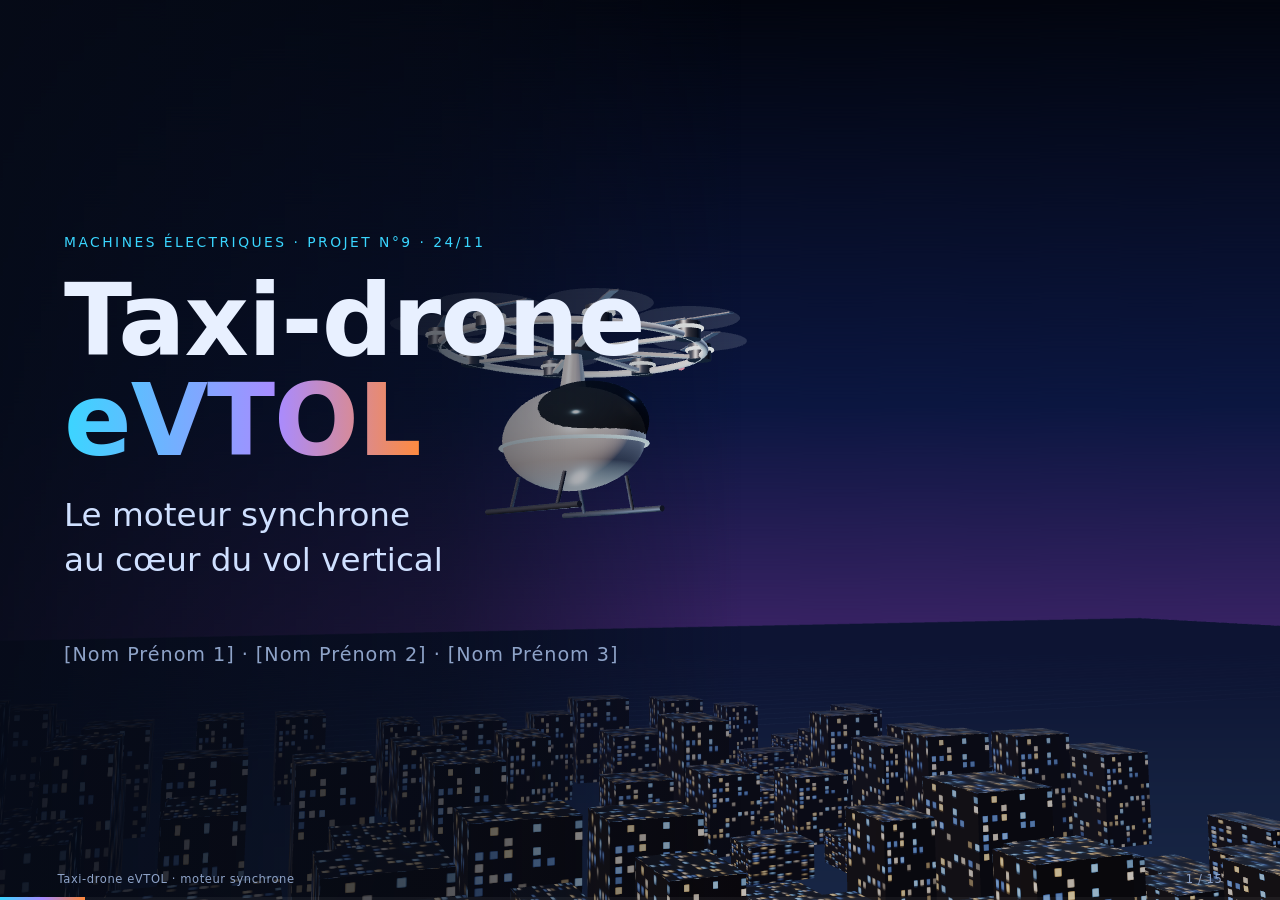
==== presentation/index.html @ cf18e15f "Projet n°9 : taxi-drone eVTOL et moteur synchrone Co-Authored-By: Claude Opus 5.5 <noreply@anthropic" ====
<!doctype html>
<html lang="fr">
<head>
<meta charset="utf-8">
<meta name="viewport" content="width=device-width, initial-scale=1">
<title>Taxi-drone eVTOL</title>
<link rel="stylesheet" href="style.css">
</head>
<body>
<div id="deck">

<!-- 1. TITRE -->
<section class="slide hero" data-3d="hero">
  <div class="v3d full"></div>
  <div class="hero-overlay">
    <div class="kicker">Machines électriques · Projet n°9 · 24/11</div>
    <h1>Taxi-drone <span class="grad">eVTOL</span></h1>
    <p class="subtitle">Le moteur synchrone<br>au cœur du vol vertical</p>
    <div class="authors">[Nom Prénom 1] · [Nom Prénom 2] · [Nom Prénom 3]</div>
  </div>
  <aside class="notes">Accroche : « Imaginez traverser la ville en 15 minutes, sans bruit de moteur thermique, sans piste : un drone de 950 kg qui décolle à la verticale. Quel moteur électrique peut faire ça, en toute sécurité ? » C'est la question de notre projet.</aside>
</section>

<!-- 2. PLAN -->
<section class="slide">
  <div class="kicker">Plan</div>
  <h2>Trois séances</h2>
  <div class="timeline">
    <div class="step now"><div class="date">24/11</div><div class="sico">🚁</div><h3>Mise en situation & courbes</h3><span class="badge">Aujourd'hui</span></div>
    <div class="step"><div class="date">01/12</div><div class="sico">🧲</div><h3>Constitution & principe</h3></div>
    <div class="step"><div class="date">08/12</div><div class="sico">🎛️</div><h3>Commande & dimensionnement</h3></div>
  </div>
  <aside class="notes">24/11 : le taxi-drone, le cahier des charges du moteur, pourquoi un moteur synchrone, les courbes et la simulation. 01/12 : stator, rotor à aimants en 3D, champ tournant, modèle électrique (Behn-Eschenburg). 08/12 : onduleur et autopilotage, choix final du moteur, bilan.</aside>
</section>

<!-- 3. INTRODUCTION -->
<section class="slide">
  <div class="kicker">01 — Introduction</div>
  <h2><span class="cy">e</span>lectric <span class="cy">V</span>ertical <span class="cy">T</span>ake-<span class="cy">O</span>ff &amp; <span class="cy">L</span>anding</h2>
  <div class="kpis">
    <div class="kpi"><div class="kico">🌱</div><div class="kv cy">0</div><div class="kl">émission locale</div></div>
    <div class="kpi"><div class="kico">🛬</div><div class="kv or">0 m</div><div class="kl">de piste</div></div>
    <div class="kpi"><div class="kico">⏱️</div><div class="kv gr">≈ 4×</div><div class="kl">plus rapide que la voiture</div></div>
  </div>
  <div class="mtl">
    <div class="ms"><div class="my">2011</div><div class="md"></div><div class="mt">1<sup>er</sup> vol habité<br><span class="mut">e-volo VC1</span></div></div>
    <div class="ms"><div class="my">2017</div><div class="md"></div><div class="mt">Démo taxi-drone<br><span class="mut">Dubaï</span></div></div>
    <div class="ms"><div class="my">2023</div><div class="md"></div><div class="mt">1<sup>er</sup> certificat<br><span class="mut">EHang EH216-S</span></div></div>
    <div class="ms"><div class="my">Auj.</div><div class="md"></div><div class="mt">Joby, Archer,<br>Volocopter, Airbus…</div></div>
  </div>
  <aside class="notes">La mobilité aérienne urbaine veut transporter des passagers au-dessus des embouteillages. eVTOL = aéronef électrique à décollage et atterrissage verticaux. « ≈ 4× » : ordre de grandeur pour un trajet aéroport → centre-ville aux heures de pointe. 2011 : premier vol habité d'un multicoptère électrique (e-volo VC1, Allemagne). 2017 : démonstration sans pilote à Dubaï (Volocopter). 2023 : EHang EH216-S, premier certificat de type pour un eVTOL de passagers sans pilote (Chine). Sans moteur thermique, toute la propulsion repose sur des moteurs électriques : des moteurs synchrones à aimants permanents.</aside>
</section>

<!-- 4. ARCHITECTURES -->
<section class="slide">
  <div class="kicker">01 — Introduction</div>
  <h2>Trois familles d'eVTOL</h2>
  <div class="cols c3">
    <div class="card arch chosen">
      <svg viewBox="0 0 200 110" class="archsvg"><g class="ic">
        <ellipse cx="100" cy="70" rx="26" ry="16"/><line x1="100" y1="54" x2="100" y2="36"/><circle cx="100" cy="34" r="56" class="thin"/>
        <g class="rot"><ellipse cx="44" cy="34" rx="20" ry="4"/><ellipse cx="156" cy="34" rx="20" ry="4"/><ellipse cx="72" cy="22" rx="20" ry="4"/><ellipse cx="128" cy="22" rx="20" ry="4"/></g>
        <line x1="86" y1="86" x2="80" y2="98"/><line x1="114" y1="86" x2="120" y2="98"/><line x1="68" y1="98" x2="132" y2="98"/></g></svg>
      <h3>Multicoptère <span class="tag">notre choix</span></h3>
      <div class="pm"><span class="p">+ simple, redondant</span><span class="m">− autonomie</span></div>
    </div>
    <div class="card arch">
      <svg viewBox="0 0 200 110" class="archsvg"><g class="ic">
        <path d="M30 62 L170 62 L180 58 L170 54 L30 54 Z"/><line x1="40" y1="58" x2="160" y2="58"/>
        <g class="rot"><ellipse cx="60" cy="42" rx="16" ry="3"/><ellipse cx="100" cy="42" rx="16" ry="3"/><ellipse cx="140" cy="42" rx="16" ry="3"/></g>
        <line x1="60" y1="45" x2="60" y2="58"/><line x1="100" y1="45" x2="100" y2="58"/><line x1="140" y1="45" x2="140" y2="58"/>
        <ellipse cx="20" cy="58" rx="3" ry="12"/></g></svg>
      <h3>Portance + croisière</h3>
      <div class="pm"><span class="p">+ autonomie</span><span class="m">− rotors inutiles en croisière</span></div>
    </div>
    <div class="card arch">
      <svg viewBox="0 0 200 110" class="archsvg"><g class="ic">
        <path d="M30 62 L170 62 L180 58 L170 54 L30 54 Z"/>
        <g class="rot"><ellipse cx="55" cy="40" rx="4" ry="16"/><ellipse cx="145" cy="40" rx="4" ry="16"/></g>
        <line x1="55" y1="40" x2="55" y2="56"/><line x1="145" y1="40" x2="145" y2="56"/>
        <path d="M60 26 q 12 -10 24 0" class="thin"/><path d="M150 26 q 12 -10 24 0" class="thin"/></g></svg>
      <h3>Poussée vectorielle</h3>
      <div class="pm"><span class="p">+ rapide</span><span class="m">− mécanique complexe</span></div>
    </div>
  </div>
  <p class="callout big-callout">Multicoptère : le moteur = <b class="cy">propulsion</b> + <b class="or">pilotage</b></p>
  <aside class="notes">Multicoptère (EHang 216, Volocopter) : uniquement des rotors fixes, le vol est piloté en faisant varier la vitesse de chaque moteur. Portance + croisière (Wisk, Beta) : rotors pour décoller, aile + hélice pour la croisière. Poussée vectorielle (Joby, Archer) : les rotors basculent. Pour un taxi-drone urbain (trajets courts, sécurité maximale) on retient le multicoptère. Point clé : pas de gouverne ni de pas variable, c'est la vitesse des moteurs qui pilote, donc il faut un moteur à couple précis et réponse rapide.</aside>
</section>

<!-- 5. MISE EN SITUATION -->
<section class="slide" data-3d="inspect">
  <div class="kicker">02 — Mise en situation</div>
  <h2>Le taxi-drone <span class="cy">VX-8</span></h2>
  <div class="cols c-3d">
    <div class="v3d framed"><div class="v3d-hint">⟲ glisser · molette</div></div>
    <div class="tiles">
      <div class="tile"><div class="ti">👥</div><div class="tv">2</div><div class="tl">passagers</div></div>
      <div class="tile"><div class="ti">⚖️</div><div class="tv"><span data-p="M"></span> kg</div><div class="tl">masse max</div></div>
      <div class="tile"><div class="ti">🌀</div><div class="tv"><span data-p="N_ROT"></span> × Ø<span data-p="D"></span> m</div><div class="tl">rotors</div></div>
      <div class="tile hl"><div class="ti">🧲</div><div class="tv"><span data-p="N_ROT"></span> MSAP</div><div class="tl">moteurs synchrones</div></div>
      <div class="tile"><div class="ti">🔋</div><div class="tv"><span data-p="E_BAT" data-div="1000"></span> kWh</div><div class="tl"><span data-p="VDC_NOM"></span> V</div></div>
      <div class="tile"><div class="ti">🏙️</div><div class="tv">20 km</div><div class="tl">90 km/h · 300 m</div></div>
    </div>
  </div>
  <aside class="notes">Le VX-8 est un appareil d'étude que nous avons défini nous-mêmes, à partir des ordres de grandeur des taxi-drones existants. Mission type : aéroport → centre-ville, 20 km, croisière 90 km/h à 300 m, environ 16 minutes. Faire tourner le modèle 3D : 8 rotors sur un anneau, un moteur synchrone à entraînement direct sous chaque rotor.</aside>
</section>

<!-- 6. CHAÎNE DE CONVERSION -->
<section class="slide">
  <div class="kicker">02 — Mise en situation</div>
  <h2>Chaîne de conversion d'énergie</h2>
  <div class="chain">
    <div class="node"><div class="ico">🔋</div><h4>Batterie</h4><div class="nv"><span data-p="VDC_NOM"></span> V DC</div></div>
    <div class="flow dc"><span>DC</span></div>
    <div class="node"><div class="ico">⚡</div><h4>Onduleur</h4><div class="nv">η 98 %</div></div>
    <div class="flow ac"><span>AC 3~</span></div>
    <div class="node star"><div class="ico">⚙️</div><h4>MSAP</h4><div class="nv">η <span data-k="eta_stat" data-pct="1"></span> %</div></div>
    <div class="flow meca"><span>Ω, C</span></div>
    <div class="node"><div class="ico">🌀</div><h4>Rotor</h4><div class="nv"><span data-k="T_stat" data-f="0"></span> N</div></div>
  </div>
  <div class="cols c2 tight">
    <div class="card formula center">
      <div class="eq">n = <span class="frac"><span>60 · f</span><span>p</span></span></div>
      <div class="eqline"><b data-k="rpm_stat" data-f="0"></b> tr/min · p = <b data-p="P_POLES"></b> ⇒ <b class="cy">f = <span data-k="f_stat" data-f="0"></span> Hz</b></div>
    </div>
    <div class="card">
      <div class="ctrl-grid">
        <div><svg viewBox="0 0 60 60"><circle cx="30" cy="30" r="18" class="ring"/><g class="m up"><circle cx="30" cy="12" r="6"/><circle cx="48" cy="30" r="6"/><circle cx="30" cy="48" r="6"/><circle cx="12" cy="30" r="6"/></g></svg><span>Monter</span></div>
        <div><svg viewBox="0 0 60 60"><circle cx="30" cy="30" r="18" class="ring"/><g class="m"><circle cx="30" cy="12" r="6" class="dn"/><circle cx="48" cy="30" r="6"/><circle cx="30" cy="48" r="6" class="up"/><circle cx="12" cy="30" r="6"/></g></svg><span>Avancer</span></div>
        <div><svg viewBox="0 0 60 60"><circle cx="30" cy="30" r="18" class="ring"/><g class="m"><circle cx="30" cy="12" r="6" class="up"/><circle cx="48" cy="30" r="6" class="dn"/><circle cx="30" cy="48" r="6" class="up"/><circle cx="12" cy="30" r="6" class="dn"/></g></svg><span>Pivoter</span></div>
      </div>
    </div>
  </div>
  <aside class="notes">On retrouve la chaîne vue en cours : source → convertisseur → machine → charge. L'onduleur (ESC) transforme le continu de la batterie en triphasé à fréquence variable. Le moteur synchrone tourne exactement à n = 60f/p : en stationnaire, 1463 tr/min avec 14 paires de pôles, l'onduleur impose 341 Hz. Piloter = faire varier les vitesses : tous les moteurs accélèrent pour monter ; l'arrière plus vite que l'avant pour avancer ; les moteurs d'un même sens de rotation accélèrent pour pivoter (couple de réaction).</aside>
</section>

<!-- 7. CAHIER DES CHARGES (interactif) -->
<section class="slide">
  <div class="kicker">02 — Mise en situation</div>
  <h2>Cahier des charges d'un moteur</h2>
  <div class="cols c2">
    <div class="card">
      <div class="sliders">
        <label>⚖️ Masse <output id="o-m"></output><input type="range" id="s-m" min="600" max="1400" step="10" value="950"></label>
        <label>🌀 Rotors <output id="o-n"></output><input type="range" id="s-n" min="0" max="4" step="1" value="2"></label>
        <label>📏 Diamètre <output id="o-d"></output><input type="range" id="s-d" min="1.2" max="2.8" step="0.05" value="2"></label>
        <label>🛡️ Marge <output id="o-k"></output><input type="range" id="s-k" min="1.3" max="2.5" step="0.05" value="2"></label>
      </div>
      <div class="formulas">
        <div><b>T = C<sub>T</sub>·ρ·n²·D⁴</b></div>
        <div><b>P = C<sub>P</sub>·ρ·n³·D⁵</b></div>
        <div><b>C = P / Ω</b></div>
      </div>
    </div>
    <div class="stack">
      <div class="res-grid">
        <div class="res"><div class="rl">Poussée / rotor</div><div class="rv" id="r-T"></div></div>
        <div class="res"><div class="rl">Vitesse</div><div class="rv" id="r-n"></div></div>
        <div class="res"><div class="rl">Couple</div><div class="rv" id="r-C"></div></div>
        <div class="res"><div class="rl">Puissance</div><div class="rv" id="r-P"></div></div>
        <div class="res hl"><div class="rl">Couple max</div><div class="rv" id="r-Cm"></div></div>
        <div class="res hl"><div class="rl">Puissance max</div><div class="rv" id="r-Pm"></div></div>
        <div class="res"><div class="rl">Total stationnaire</div><div class="rv" id="r-Pt"></div></div>
        <div class="res"><div class="rl">Autonomie</div><div class="rv" id="r-aut"></div></div>
      </div>
      <div class="verdict" id="verdict"></div>
    </div>
  </div>
  <aside class="notes">Démonstration en direct : augmenter la masse ou réduire le diamètre et observer l'explosion de la puissance (P ∝ T^1,5 / D). Les valeurs du haut sont pour le vol stationnaire ; en orange, ce que le moteur doit pouvoir fournir avec la marge. Une marge ×2 est nécessaire pour manœuvrer et compenser la panne d'un moteur.</aside>
</section>

<!-- 8. POURQUOI LE MS -->
<section class="slide">
  <div class="kicker">03 — Choix du moteur</div>
  <h2>MCC, MAS ou synchrone ?</h2>
  <div class="cols c-comp">
    <div class="card chartcard"><div class="chart" id="ch-comp"></div></div>
    <div class="card">
      <table class="compare">
        <thead><tr><th></th><th>MCC</th><th>MAS</th><th class="cy">MSAP</th></tr></thead>
        <tbody>
          <tr><td>⚖️ kW/kg</td><td class="no">●●</td><td class="mid">●●●</td><td class="best">●●●●●</td></tr>
          <tr><td>⚡ Rendement</td><td class="mid">●●●</td><td class="mid">●●●</td><td class="best">●●●●●</td></tr>
          <tr><td>🔧 Entretien</td><td class="no">✖ balais</td><td class="best">✔</td><td class="best">✔</td></tr>
          <tr><td>🎯 Vitesse</td><td class="mid">U−RI</td><td class="mid">g</td><td class="best">60f/p</td></tr>
          <tr><td>💶 Coût</td><td class="mid">●●●</td><td class="best">●●●●●</td><td class="no">●●</td></tr>
        </tbody>
      </table>
    </div>
  </div>
  <aside class="notes">Lien avec le cours. MCC : la vitesse chute avec le couple (U = E + RI, E = KΩ) ; balais et collecteur s'usent et font des étincelles, inacceptable en aviation. MAS : la vitesse dépend du glissement, donc courants rotoriques et pertes Joule au rotor. MS : vitesse rigoureusement constante n = 60f/p jusqu'au couple de décrochage ; avec un onduleur on règle f donc la vitesse. Le MSAP offre la meilleure puissance par kg, critère n°1 pour voler ; son seul défaut est le coût des aimants.</aside>
</section>

<!-- 9. COURBE ROTOR -->
<section class="slide">
  <div class="kicker">04 — Courbes</div>
  <h2>La charge : un rotor de 2 m</h2>
  <div class="cols c-chart">
    <div class="card chartcard"><div class="chart" id="ch-rotor"></div></div>
    <div class="chips">
      <div class="chip"><div class="cv cy">T ∝ Ω²</div><div class="cl">poussée</div></div>
      <div class="chip"><div class="cv or">P ∝ Ω³</div><div class="cl">puissance</div></div>
      <div class="chip hl"><div class="cv">×2 ⇒ <span class="or">×2,83</span></div><div class="cl">poussée ⇒ puissance</div></div>
    </div>
  </div>
  <aside class="notes">Charge de type ventilateur : couple résistant en Ω², comme les ventilateurs et pompes centrifuges vus en cours. Doubler la poussée ⇒ vitesse ×√2 = ×1,41 ⇒ puissance ×2√2 = ×2,83. Stationnaire : 1463 tr/min, 19,9 kW. Poussée max : 2069 tr/min, 56,2 kW. Le moteur doit être dimensionné pour la poussée max, pas pour le stationnaire.</aside>
</section>

<!-- 10. ENVELOPPE -->
<section class="slide">
  <div class="kicker">04 — Courbes</div>
  <h2>Caractéristique couple–vitesse</h2>
  <div class="cols c-chart">
    <div class="card chartcard"><div class="chart" id="ch-env"></div></div>
    <div class="chips">
      <div class="chip"><div class="cv cy"><span data-p="C_MAX"></span> N·m</div><div class="cl">couple max</div></div>
      <div class="chip"><div class="cv or"><span data-p="P_MAX" data-div="1000"></span> kW</div><div class="cl">puissance max</div></div>
      <div class="chip hl"><div class="cv gr">✔ marge</div><div class="cl">poussée max atteinte</div></div>
    </div>
  </div>
  <aside class="notes">Couple constant : limité par le courant max (240 A crête), C = K·I comme pour la MCC. Puissance constante : limitée à 60 kW. Défluxage : à haute vitesse, la f.é.m. E = K·Ω approche la tension de la batterie ; on injecte un courant i_d négatif pour « affaiblir » le flux. Batterie faible ⇒ tension plus basse ⇒ la limite arrive plus tôt (pointillés). Le point de fonctionnement est l'intersection entre l'enveloppe et la courbe du rotor en Ω² : la poussée max est atteignable avec marge.</aside>
</section>

<!-- 11. CARTE DE RENDEMENT -->
<section class="slide">
  <div class="kicker">04 — Courbes</div>
  <h2>Carte de rendement</h2>
  <div class="cols c-chart">
    <div class="card chartcard"><div class="chart" id="ch-eta"></div></div>
    <div class="chips">
      <div class="chip hl"><div class="cv gr"><span data-k="eta_stat" data-pct="1"></span> %</div><div class="cl">en stationnaire</div></div>
      <div class="chip"><div class="cv or">R·I²</div><div class="cl">bas régime, fort couple</div></div>
      <div class="chip"><div class="cv vi">P<sub>fer</sub></div><div class="cl">haut régime</div></div>
    </div>
  </div>
  <aside class="notes">Survoler la carte à la souris pour lire le rendement. À faible vitesse et fort couple, les pertes Joule R·I² dominent. À haute vitesse, les pertes fer (∝ f et f²). Ligne pointillée blanche : couple demandé par le rotor. Le moteur a été choisi pour que cette ligne traverse la zone de meilleur rendement (> 95 %).</aside>
</section>

<!-- 12. BILAN DE PUISSANCE -->
<section class="slide">
  <div class="kicker">04 — Courbes</div>
  <h2>Bilan de puissance</h2>
  <div class="cols c-chart">
    <div class="card chartcard"><div class="chart" id="ch-bilan"></div></div>
    <div class="chips">
      <div class="chip"><div class="cv eqc">η = P<sub>u</sub> / P<sub>a</sub></div><div class="cl">comme dans le cours</div></div>
      <div class="chip hl"><div class="cv gr"><span data-k="eta_stat" data-pct="1"></span> %</div><div class="cl">rendement moteur</div></div>
      <div class="chip"><div class="cv or"><span data-k="P_total_stat" data-div="1000" data-f="0"></span> kW</div><div class="cl">tout l'appareil</div></div>
    </div>
  </div>
  <aside class="notes">P_a = P_u + P_J + P_fer + P_méca, exactement le bilan vu pour la MCC. Les pertes collectives (fer + mécaniques) sont quasi constantes à vitesse donnée. Pas de pertes Joule au rotor : il n'a pas de bobinage, seulement des aimants. Pour tout l'appareil (8 moteurs + avionique) : 173 kW tirés de la batterie en stationnaire. Attention, l'axe vertical est tronqué pour bien voir les pertes.</aside>
</section>

<!-- 13. SIMULATION MISSION -->
<section class="slide" data-3d="mission">
  <div class="kicker">05 — Simulation</div>
  <h2>Mission complète</h2>
  <div class="cols c-mission">
    <div class="v3d framed">
      <div class="phase" id="m-phase">Prêt</div>
      <div class="player">
        <button id="m-play" class="btn">▶ Lancer</button>
        <input type="range" id="m-scrub" min="0" max="1000" value="0">
        <select id="m-speed"><option value="15">×15</option><option value="30" selected>×30</option><option value="60">×60</option></select>
        <span id="m-time" class="mono">00:00</span>
      </div>
    </div>
    <div class="stack">
      <div class="gauges" id="gauges"></div>
      <div class="card chartcard small-chart"><div class="chart" id="ch-mis1"></div></div>
      <div class="card chartcard small-chart"><div class="chart" id="ch-mis2"></div></div>
    </div>
  </div>
  <aside class="notes">Simulation Python (pas de 10 ms) : régulation d'altitude, régulation de vitesse de chaque moteur, modèle d-q du moteur, aérodynamique du rotor, batterie et échauffement. À commenter : pic de couple au décollage ; baisse de puissance en croisière (le rotor travaille dans un air « neuf ») ; la fréquence électrique suit f = p·n/60 ; freinage récupératif à l'arrêt des rotors (fonctionnement en génératrice). Bilan : 35 kWh consommés, 42 % de batterie restante, bobinage à 68 °C max.</aside>
</section>

<!-- 14. PANNE MOTEUR -->
<section class="slide" data-3d="top">
  <div class="kicker">05 — Simulation</div>
  <h2>Panne d'un moteur</h2>
  <div class="cols c-mission">
    <div class="v3d framed">
      <div class="phase" id="p-phase">Vol stationnaire à 30 m</div>
      <div class="player"><button id="p-play" class="btn danger">⚠ Panne du moteur 1</button><span id="p-time" class="mono">t = 0,00 s</span></div>
    </div>
    <div class="stack">
      <div class="card chartcard small-chart"><div class="chart" id="ch-pbars"></div></div>
      <div class="card chartcard small-chart"><div class="chart" id="ch-prpm"></div></div>
      <div class="chiprow">
        <div class="chip"><div class="cv">0,15 s</div><div class="cl">détection</div></div>
        <div class="chip"><div class="cv or">⚡ CC</div><div class="cl">frein</div></div>
        <div class="chip hl"><div class="cv gr">−<span data-k="chute_panne" data-mul="100" data-f="0"></span> cm</div><div class="cl">altitude</div></div>
      </div>
    </div>
  </div>
  <aside class="notes">À t = 2 s l'onduleur du moteur 1 tombe en panne. Après détection (0,15 s), il met le moteur en court-circuit (CC) : le moteur synchrone devient une génératrice en court-circuit et freine le rotor. Les 7 autres compensent : les moteurs 4 et 6 ralentissent pour équilibrer roulis et lacet, les moteurs 3 et 7 accélèrent fortement, d'où la marge de poussée ×2. Perte d'altitude : 2 cm. Le courant de court-circuit d'un MSAP vaut environ ψ/L : point à approfondir à la séance 2.</aside>
</section>

<!-- 15. CONCLUSION -->
<section class="slide">
  <div class="kicker">Synthèse</div>
  <h2>À retenir</h2>
  <div class="cols c3">
    <div class="card big"><div class="bi">🧲</div><div class="bn cy" data-k="C_maxi" data-f="0"></div><div class="bu">N·m par moteur</div></div>
    <div class="card big"><div class="bi">⚡</div><div class="bn gr" data-k="eta_stat" data-pct="1"></div><div class="bu">% de rendement</div></div>
    <div class="card big"><div class="bi">🔋</div><div class="bn or" data-k="energie_mission" data-f="0"></div><div class="bu">kWh pour 20 km</div></div>
  </div>
  <div class="next">Prochaine séance · 01/12 → <b>le moteur synchrone de l'intérieur</b> 🧲</div>
  <aside class="notes">Conclusions : dans un multicoptère, le moteur est propulsion + pilotage. Le MSAP s'impose : puissance massique, rendement, vitesse imposée par f. Le dimensionnement est fixé par la poussée max (marge ×2), pas par le stationnaire : 260 N·m à 2069 tr/min. Il reste 42 % de batterie après la mission. Prochaine séance : constitution (stator, rotor à aimants, vue 3D éclatée), champ tournant et synchronisme, modèle électrique. Questions ?</aside>
</section>

</div>

<div id="hud">
  <div id="progress"><div></div></div>
  <div id="footer"><span>Taxi-drone eVTOL · moteur synchrone</span><span id="counter"></span></div>
</div>
<div id="notes-panel"></div>

<script src="lib/three.min.js"></script>
<script src="lib/plotly.min.js"></script>
<script src="data/sim.js"></script>
<script src="js/drone3d.js"></script>
<script src="js/app.js"></script>
</body>
</html>
---- presentation/style.css ----
:root {
  --bg: #060b18;
  --bg2: #0b1430;
  --panel: rgba(14, 24, 50, .72);
  --line: rgba(120, 170, 255, .16);
  --txt: #e8f0ff;
  --mut: #8ea3c8;
  --cy: #3ad6ff;
  --or: #ff8a3d;
  --gr: #46e6a6;
  --vi: #a98bff;
  --ye: #ffd166;
  --rd: #ff4d6d;
  --fh: "Bahnschrift", "Segoe UI", system-ui, sans-serif;
  --fb: "Segoe UI", system-ui, -apple-system, sans-serif;
  --fs: clamp(13px, 1.15vw, 22px);
}
* { box-sizing: border-box; }
html, body { margin: 0; height: 100%; overflow: hidden; background: var(--bg); color: var(--txt); font-family: var(--fb); font-size: var(--fs); }
body {
  background:
    radial-gradient(ellipse at 80% -10%, rgba(58, 214, 255, .10), transparent 55%),
    radial-gradient(ellipse at -10% 110%, rgba(169, 139, 255, .10), transparent 50%),
    linear-gradient(rgba(120,170,255,.035) 1px, transparent 1px) 0 0 / 40px 40px,
    linear-gradient(90deg, rgba(120,170,255,.035) 1px, transparent 1px) 0 0 / 40px 40px,
    var(--bg);
}
#deck { position: fixed; inset: 0; }
.slide {
  position: absolute; inset: 0; padding: 5vh 4.5vw 7.5vh;
  display: flex; flex-direction: column; gap: 2.2vh;
  opacity: 0; visibility: hidden; transform: translateY(14px);
  transition: opacity .5s ease, transform .5s ease, visibility .5s;
}
.slide.active { opacity: 1; visibility: visible; transform: none; }
.slide > * { animation: none; }
.slide.active > .kicker, .slide.active > h2 { animation: rise .6s ease both; }
.slide.active > .cols, .slide.active > .timeline, .slide.active > .chain { animation: rise .7s .1s ease both; }
@keyframes rise { from { opacity: 0; transform: translateY(16px); } to { opacity: 1; transform: none; } }

.kicker { font-family: var(--fh); letter-spacing: .18em; text-transform: uppercase; color: var(--cy); font-size: .78em; }
h1, h2, h3, h4 { font-family: var(--fh); margin: 0; font-weight: 600; }
h1 { font-size: 4.6em; line-height: 1; letter-spacing: -.01em; }
h2 { font-size: 2.3em; letter-spacing: -.005em; }
h3 { font-size: 1.05em; margin-bottom: .6em; color: #cfe0ff; }
p { margin: 0 0 .6em; line-height: 1.45; }
ul { margin: 0; padding-left: 1.1em; line-height: 1.6; }
.cy { color: var(--cy); } .or { color: var(--or); } .gr { color: var(--gr); } .vi { color: var(--vi); } .rd { color: var(--rd); }
.mut { color: var(--mut); } .small { font-size: .82em; } .mono { font-family: Consolas, monospace; }
.grad { background: linear-gradient(90deg, var(--cy), var(--vi) 60%, var(--or)); -webkit-background-clip: text; background-clip: text; color: transparent; }
.lead { font-size: 1.2em; line-height: 1.55; }
.callout { border-left: 3px solid var(--cy); padding: .6em 1em; background: rgba(58,214,255,.07); border-radius: 0 10px 10px 0; margin: 0; }

.cols { display: grid; gap: 2vw; flex: 1; min-height: 0; }
.cols.tight { flex: 0 0 auto; }
.c2 { grid-template-columns: 1fr 1fr; }
.c3 { grid-template-columns: repeat(3, 1fr); }
.c-3d { grid-template-columns: 1.35fr 1fr; }
.c-chart { grid-template-columns: 2.1fr 1fr; }
.c-mission { grid-template-columns: 1.25fr 1fr; }
.stack { display: flex; flex-direction: column; gap: 1.6vh; min-height: 0; }
.card {
  background: var(--panel); border: 1px solid var(--line); border-radius: 16px; padding: 1.1em 1.3em;
  backdrop-filter: blur(8px); box-shadow: 0 10px 40px rgba(0,0,0,.25), inset 0 1px 0 rgba(255,255,255,.04);
}
.tight-card { padding: .7em 1em; }
.chartcard { padding: .4em; display: flex; min-height: 0; }
.chart { width: 100%; height: 100%; min-height: 0; flex: 1; }
.small-chart { flex: 1; }
.tag { font-size: .6em; vertical-align: middle; background: var(--cy); color: #001018; padding: .2em .6em; border-radius: 99px; margin-left: .4em; }

/* --- Titre --- */
.hero { padding: 0; }
.v3d { position: relative; overflow: hidden; }
.v3d canvas { display: block; width: 100% !important; height: 100% !important; }
.v3d.full { position: absolute; inset: 0; }
.v3d.framed { border-radius: 16px; border: 1px solid var(--line); background: #050916; min-height: 0; }
.v3d-hint { position: absolute; bottom: 12px; left: 50%; transform: translateX(-50%); font-size: .75em; color: var(--mut); background: rgba(0,0,0,.45); padding: .3em .8em; border-radius: 99px; pointer-events: none; z-index: 2; }
.hero-overlay {
  position: absolute; left: 0; top: 0; bottom: 0; width: 58%; padding: 12vh 5vw; display: flex; flex-direction: column; gap: 2.4vh; justify-content: center;
  background: linear-gradient(90deg, rgba(6,11,24,.92) 0%, rgba(6,11,24,.6) 60%, transparent 100%); pointer-events: none;
}
.subtitle { font-size: 1.45em; color: #cfe0ff; line-height: 1.4; }
.authors { font-family: var(--fh); color: var(--mut); letter-spacing: .05em; margin-top: 2vh; }
.hint { position: absolute; bottom: 9vh; font-size: .75em; color: var(--mut); opacity: .7; }

/* --- Plan --- */
.timeline { display: grid; grid-template-columns: repeat(3, 1fr); gap: 2vw; flex: 1; align-items: start; padding-top: 3vh; position: relative; }
.timeline::before { content: ""; position: absolute; top: calc(3vh + 9px); left: 0; right: 0; height: 2px; background: linear-gradient(90deg, var(--cy), var(--vi), var(--or)); opacity: .5; }
.step { position: relative; padding: 3.2em 1.3em 1.3em; background: var(--panel); border: 1px solid var(--line); border-radius: 16px; margin-top: 30px; }
.step::before { content: ""; position: absolute; top: -32px; left: 1.3em; width: 18px; height: 18px; border-radius: 50%; background: var(--bg); border: 3px solid var(--mut); }
.step.now { border-color: var(--cy); box-shadow: 0 0 40px rgba(58,214,255,.18); }
.step.now::before { border-color: var(--cy); background: var(--cy); box-shadow: 0 0 18px var(--cy); }
.step .date { position: absolute; top: 1em; left: 1.3em; font-family: var(--fh); color: var(--mut); letter-spacing: .1em; text-transform: uppercase; font-size: .8em; }
.step.now .date { color: var(--cy); }
.step h3 { font-size: 1.3em; color: var(--txt); }
.badge { position: absolute; top: 1em; right: 1em; background: var(--cy); color: #001018; font-size: .7em; padding: .25em .7em; border-radius: 99px; font-weight: 700; }

/* --- Intro --- */
.kpis { display: grid; grid-template-columns: repeat(3, 1fr); gap: 1vw; margin: 2vh 0 1vh; }
.kpi { background: var(--panel); border: 1px solid var(--line); border-radius: 14px; padding: 1em; }
.kv { font-family: var(--fh); font-size: 2.4em; font-weight: 700; }
.kl { color: var(--mut); font-size: .85em; }
.milestones { list-style: none; padding: 0; }
.milestones li { display: grid; grid-template-columns: 4em 1fr; gap: .8em; padding: .7em 0; border-bottom: 1px dashed var(--line); line-height: 1.4; }
.milestones li:last-child { border: 0; }
.milestones span { font-family: var(--fh); color: var(--cy); font-weight: 700; font-size: 1.1em; }

/* --- Architectures --- */
.arch { display: flex; flex-direction: column; }
.arch.chosen { border-color: var(--cy); box-shadow: 0 0 40px rgba(58,214,255,.15); }
.archsvg { width: 100%; height: 24vh; margin: 1vh 0 2vh; }
.archsvg .ic * { fill: none; stroke: #9fb8e6; stroke-width: 2.2; }
.arch.chosen .archsvg .ic * { stroke: var(--cy); }
.archsvg .thin { stroke-width: 1 !important; stroke-dasharray: 4 4; opacity: .5; }
.archsvg .rot ellipse { fill: rgba(58,214,255,.15) !important; animation: blink 1.2s infinite alternate; }
@keyframes blink { to { fill: rgba(58,214,255,.35); } }
.pm { margin-top: auto; display: flex; flex-direction: column; gap: .3em; font-size: .85em; }
.pm .p { color: var(--gr); } .pm .m { color: var(--or); }

/* --- Mise en situation --- */
.specs table { width: 100%; border-collapse: collapse; }
.specs td { padding: .5em 0; border-bottom: 1px dashed var(--line); }
.specs td:first-child { color: var(--mut); width: 45%; }
.route { width: 100%; height: auto; }
.route .path { fill: none; stroke: var(--cy); stroke-width: 3; stroke-dasharray: 8 6; animation: dash 2s linear infinite; }
@keyframes dash { to { stroke-dashoffset: -28; } }
.route .pt { fill: var(--or); }
.route text { fill: var(--txt); font-size: 13px; font-family: var(--fb); }
.route text.mut { fill: var(--mut); }

/* --- Chaîne de conversion --- */
.chain { display: grid; grid-template-columns: 1fr .45fr 1fr .45fr 1.15fr .45fr 1fr; align-items: center; gap: .5vw; flex: 1; }
.node { background: var(--panel); border: 1px solid var(--line); border-radius: 16px; padding: 1.2em 1em; text-align: center; }
.node.star { border-color: var(--cy); box-shadow: 0 0 40px rgba(58,214,255,.2); }
.node .ico { font-size: 2.2em; }
.node h4 { font-size: 1.1em; margin: .3em 0; }
.nv { color: var(--cy); font-weight: 600; }
.nd { color: var(--mut); font-size: .8em; margin-top: .3em; }
.flow { height: 6px; border-radius: 3px; position: relative; background: repeating-linear-gradient(90deg, var(--c) 0 14px, transparent 14px 24px); background-size: 24px 6px; animation: flow .6s linear infinite; }
.flow span { position: absolute; top: -1.8em; left: 50%; transform: translateX(-50%); font-size: .75em; color: var(--c); font-family: var(--fh); white-space: nowrap; }
.flow.dc { --c: var(--ye); } .flow.ac { --c: var(--cy); } .flow.meca { --c: var(--gr); }
@keyframes flow { to { background-position: 24px 0; } }
.eq { font-family: "Cambria Math", Cambria, serif; font-size: 2em; text-align: center; margin: .2em 0 .5em; }
.small-eq { font-size: 1.35em; }
.frac { display: inline-flex; flex-direction: column; vertical-align: middle; text-align: center; font-size: .8em; }
.frac span:first-child { border-bottom: 2px solid var(--txt); padding: 0 .2em; }
.ctrl-grid { display: grid; grid-template-columns: repeat(3, 1fr); gap: 1em; text-align: center; font-size: .8em; color: var(--mut); }
.ctrl-grid svg { width: 70%; display: block; margin: 0 auto .4em; }
.ctrl-grid .ring { fill: none; stroke: var(--line); stroke-width: 2; }
.ctrl-grid .m circle { fill: #2a3a60; }
.ctrl-grid .m.up circle, .ctrl-grid .m circle.up { fill: var(--gr); animation: pulse 1s infinite alternate; }
.ctrl-grid .m circle.dn { fill: var(--or); opacity: .5; }
@keyframes pulse { to { opacity: .55; } }

/* --- Calculateur --- */
.sliders { display: flex; flex-direction: column; gap: 1.4vh; }
.sliders label { display: grid; grid-template-columns: 1fr auto; gap: .3em; color: var(--mut); }
.sliders output { color: var(--cy); font-family: var(--fh); font-weight: 600; font-size: 1.1em; }
.sliders input { grid-column: 1 / -1; }
input[type=range] { -webkit-appearance: none; appearance: none; width: 100%; height: 6px; border-radius: 3px; background: rgba(120,170,255,.2); outline: none; }
input[type=range]::-webkit-slider-thumb { -webkit-appearance: none; width: 18px; height: 18px; border-radius: 50%; background: var(--cy); box-shadow: 0 0 12px var(--cy); cursor: pointer; }
.formulas { margin-top: 2.5vh; padding-top: 1.5vh; border-top: 1px dashed var(--line); display: flex; flex-direction: column; gap: .4em; color: var(--mut); }
.formulas b { color: var(--txt); font-family: "Cambria Math", Cambria, serif; font-size: 1.1em; }
.res-grid { display: grid; grid-template-columns: 1fr 1fr; gap: 1vw; }
.res { background: var(--panel); border: 1px solid var(--line); border-radius: 12px; padding: .8em 1em; }
.res.hl { border-color: rgba(255,138,61,.6); }
.rl { color: var(--mut); font-size: .78em; }
.rv { font-family: var(--fh); font-size: 1.6em; font-weight: 600; }
.res.hl .rv { color: var(--or); }
.verdict { border-radius: 12px; padding: .9em 1.1em; font-weight: 600; }
.verdict.ok { background: rgba(70,230,166,.12); border: 1px solid var(--gr); color: var(--gr); }
.verdict.ko { background: rgba(255,77,109,.12); border: 1px solid var(--rd); color: var(--rd); }

/* --- Comparaison --- */
.compare { width: 100%; border-collapse: collapse; margin-bottom: 1em; font-size: .9em; }
.compare th, .compare td { padding: .55em .5em; border-bottom: 1px dashed var(--line); text-align: center; }
.compare td:first-child { text-align: left; color: var(--mut); }
.compare th { font-family: var(--fh); }
.compare .best { color: var(--gr); font-weight: 600; }

/* --- Mission --- */
.phase { position: absolute; top: 14px; left: 14px; z-index: 2; background: rgba(6,11,24,.75); border: 1px solid var(--cy); color: var(--cy); padding: .35em .9em; border-radius: 99px; font-family: var(--fh); letter-spacing: .05em; }
.player { position: absolute; bottom: 12px; left: 12px; right: 12px; z-index: 2; display: flex; gap: .8em; align-items: center; background: rgba(6,11,24,.75); border: 1px solid var(--line); padding: .5em .8em; border-radius: 12px; }
.player input { flex: 1; }
.player select { background: var(--bg2); color: var(--txt); border: 1px solid var(--line); border-radius: 6px; padding: .2em; font: inherit; }
.btn { background: var(--cy); color: #001018; border: 0; border-radius: 8px; padding: .45em 1em; font: 600 1em var(--fh); cursor: pointer; white-space: nowrap; }
.btn:hover { filter: brightness(1.15); }
.btn.danger { background: var(--rd); color: #fff; }
.gauges { display: grid; grid-template-columns: repeat(4, 1fr); gap: .6vw; }
.gauge { background: var(--panel); border: 1px solid var(--line); border-radius: 12px; padding: .3em .3em .5em; text-align: center; }
.gauge svg { width: 100%; height: auto; display: block; }
.gauge .gl { font-size: .68em; color: var(--mut); margin-top: -.3em; }

/* --- Synthèse --- */
.big { text-align: center; display: flex; flex-direction: column; justify-content: center; }
.bn { font-family: var(--fh); font-size: 5.5em; font-weight: 700; line-height: 1; }
.bu { font-family: var(--fh); color: var(--mut); margin-bottom: .6em; }

/* --- HUD --- */
#hud { position: fixed; left: 0; right: 0; bottom: 0; pointer-events: none; z-index: 10; }
#progress { height: 3px; background: rgba(255,255,255,.05); }
#progress div { height: 100%; width: 0; background: linear-gradient(90deg, var(--cy), var(--vi), var(--or)); transition: width .4s; }
#footer { display: flex; justify-content: space-between; padding: .7em 4.5vw; font-size: .7em; color: var(--mut); letter-spacing: .05em; }
#footer, #progress { position: absolute; left: 0; right: 0; }
#progress { bottom: 0; } #footer { bottom: 6px; }
#notes-panel { position: fixed; right: 20px; bottom: 50px; width: 36vw; max-height: 40vh; overflow: auto; background: rgba(6,11,24,.95); border: 1px solid var(--ye); color: var(--ye); border-radius: 12px; padding: 1em 1.2em; font-size: .85em; line-height: 1.5; z-index: 20; display: none; }
#notes-panel.show { display: block; }
.notes { display: none; }

/* ===================== v2 : moins de texte, plus grand ===================== */
:root { --fs: clamp(16px, 1.5vw, 30px); }
h2 { font-size: 2.6em; }
h3 { font-size: 1.25em; }
.kicker { font-size: .72em; }
.slide { gap: 2.6vh; }
.center { text-align: center; display: flex; flex-direction: column; justify-content: center; }

/* titre */
h1 { font-size: 5.2em; }
.subtitle { font-size: 1.7em; }
.authors { font-size: 1em; }

/* plan */
.timeline { align-items: stretch; padding-top: 6vh; }
.timeline::before { top: calc(6vh + 9px); }
.step { padding: 3.4em 1.3em 1.6em; text-align: center; }
.step .date { font-size: 1.1em; left: 50%; transform: translateX(-50%); top: .9em; }
.step::before { left: 50%; transform: translateX(-50%); }
.sico { font-size: 4.5em; margin: .2em 0 .3em; }
.step h3 { font-size: 1.35em; }
.badge { font-size: .65em; }

/* intro */
.kpis { gap: 2vw; margin: 0; }
.kpi { text-align: center; padding: 1.2em; }
.kico { font-size: 2.6em; }
.kv { font-size: 3.4em; line-height: 1.1; }
.kl { font-size: 1em; }
.mtl { position: relative; display: grid; grid-template-columns: repeat(4, 1fr); gap: 1vw; margin-top: 2vh; flex: 1; align-content: center; }
.mtl::before { content: ""; position: absolute; left: 4%; right: 4%; top: 50%; margin-top: -1.2em; height: 3px; background: linear-gradient(90deg, var(--cy), var(--vi), var(--or)); opacity: .6; }
.ms { text-align: center; }
.my { font-family: var(--fh); font-size: 2.2em; font-weight: 700; color: var(--cy); }
.md { width: 20px; height: 20px; border-radius: 50%; background: var(--cy); box-shadow: 0 0 16px var(--cy); margin: .6em auto .8em; position: relative; }
.mt { font-size: 1em; line-height: 1.35; }

/* architectures */
.arch { text-align: center; align-items: center; }
.archsvg { height: 30vh; }
.arch h3 { font-size: 1.4em; margin: .4em 0 .8em; }
.pm { font-size: 1.05em; margin-top: auto; align-items: center; }
.big-callout { font-size: 1.5em; text-align: center; border-left: 0; border-radius: 14px; }

/* mise en situation */
.c-3d { grid-template-columns: 1.5fr 1fr; }
.tiles { display: grid; grid-template-columns: 1fr 1fr; gap: 1vw; align-content: stretch; }
.tile { background: var(--panel); border: 1px solid var(--line); border-radius: 16px; padding: .8em; text-align: center; display: flex; flex-direction: column; justify-content: center; }
.tile.hl { border-color: var(--cy); box-shadow: 0 0 30px rgba(58,214,255,.2); }
.ti { font-size: 2.2em; }
.tv { font-family: var(--fh); font-size: 1.7em; font-weight: 700; }
.tile.hl .tv { color: var(--cy); }
.tl { color: var(--mut); font-size: .9em; }
.v3d-hint { font-size: .8em; }

/* chaîne */
.node { padding: 1.4em .8em; }
.node .ico { font-size: 3.4em; }
.node h4 { font-size: 1.35em; }
.nv { font-size: 1.2em; }
.flow span { font-size: .95em; }
.eq { font-size: 2.8em; margin: 0 0 .2em; }
.eqline { font-size: 1.15em; text-align: center; }
.ctrl-grid { font-size: 1.1em; color: var(--txt); }
.ctrl-grid svg { width: 75%; }

/* calculateur */
.sliders { gap: 2.4vh; font-size: 1.1em; }
.sliders output { font-size: 1.15em; }
.formulas { flex-direction: row; justify-content: space-around; gap: 1em; font-size: 1.15em; margin-top: 4vh; }
.rl { font-size: .85em; }
.rv { font-size: 1.75em; }
.verdict { font-size: 1.1em; text-align: center; }

/* comparaison */
.c-comp { grid-template-columns: 1.25fr 1fr; }
.compare { font-size: 1.15em; height: 100%; }
.compare td, .compare th { padding: .7em .4em; }
.compare td.no { color: var(--or); } .compare td.mid { color: #cfe0ff; }
.compare th { font-size: 1.15em; }

/* graphiques + chips */
.c-chart { grid-template-columns: 3fr 1fr; }
.chips { display: flex; flex-direction: column; gap: 1.6vh; justify-content: center; }
.chiprow { display: grid; grid-template-columns: repeat(3, 1fr); gap: .8vw; }
.chip { background: var(--panel); border: 1px solid var(--line); border-radius: 16px; padding: 1em .8em; text-align: center; }
.chip.hl { border-color: var(--gr); box-shadow: 0 0 30px rgba(70,230,166,.15); }
.cv { font-family: var(--fh); font-size: 2em; font-weight: 700; line-height: 1.15; }
.cv.eqc { font-family: "Cambria Math", Cambria, serif; font-weight: 400; font-size: 1.7em; }
.cl { color: var(--mut); font-size: .9em; margin-top: .2em; }
.chiprow .chip { padding: .5em .4em; }
.chiprow .cv { font-size: 1.4em; }
.chiprow .cl { font-size: .8em; }

/* mission / panne */
.c-mission { grid-template-columns: 1.15fr 1fr; }
.phase { font-size: 1em; }
.btn { font-size: 1em; }
.gauge .gl { font-size: .72em; }

/* synthèse */
.big { padding: 1.5em; }
.bi { font-size: 3.2em; }
.bn { font-size: 6em; }
.bu { font-size: 1.2em; margin: 0; }
.next { text-align: center; font-size: 1.4em; padding: 1em; border-radius: 16px; background: rgba(58,214,255,.07); border: 1px solid var(--line); }
#footer { font-size: .6em; }
#notes-panel { font-size: .8em; }
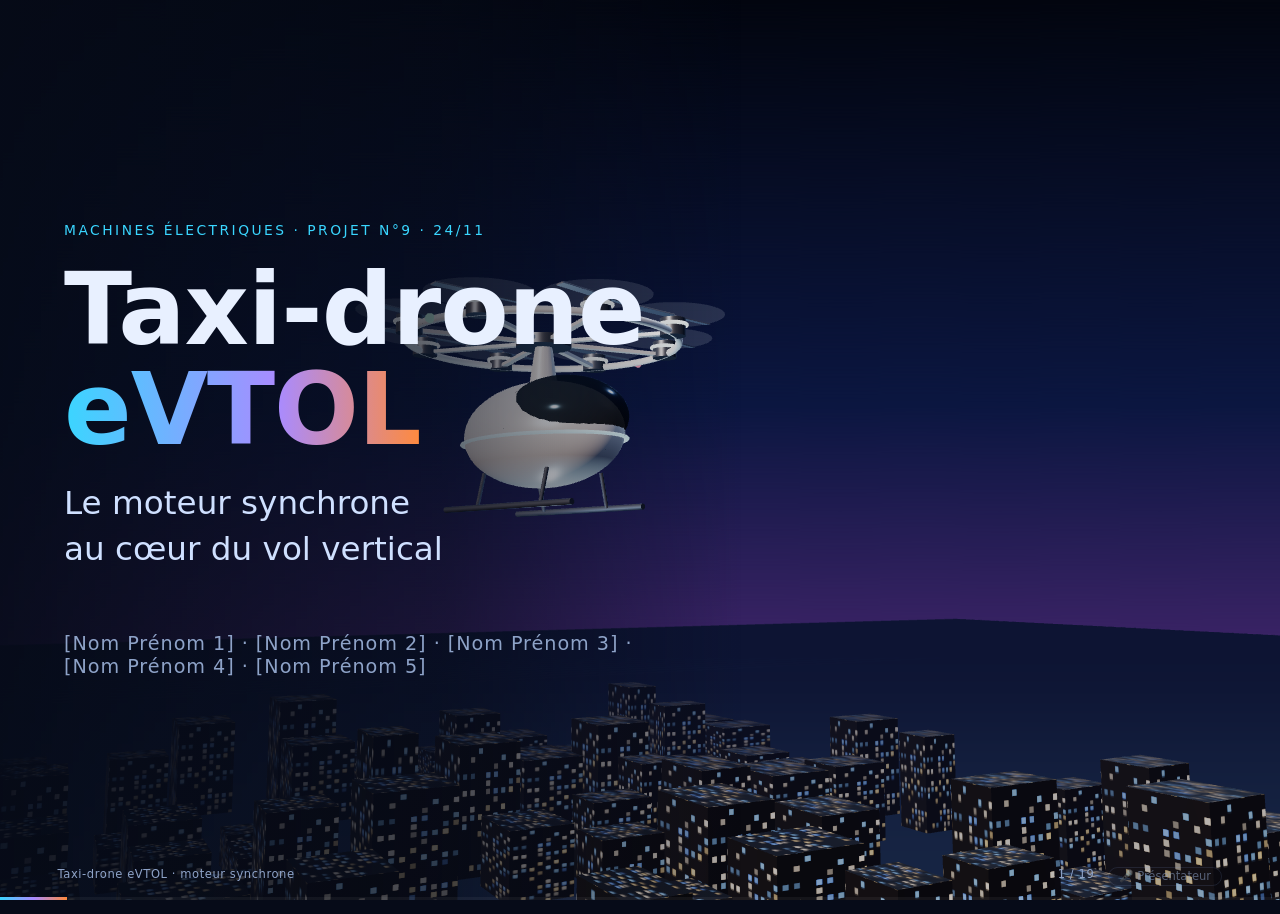
==== commit da095e15: "Présentation : vue présentateur pour 5 intervenants - presenter.html : fenêtre séparée synchronisée " ====
--- a/presentation/index.html
+++ b/presentation/index.html
@@ -10,32 +10,35 @@
 <div id="deck">
 
 <!-- 1. TITRE -->
-<section class="slide hero" data-3d="hero">
+<section data-speaker="1" class="slide hero" data-3d="hero">
   <div class="v3d full"></div>
   <div class="hero-overlay">
     <div class="kicker">Machines électriques · Projet n°9 · 24/11</div>
     <h1>Taxi-drone <span class="grad">eVTOL</span></h1>
     <p class="subtitle">Le moteur synchrone<br>au cœur du vol vertical</p>
-    <div class="authors">[Nom Prénom 1] · [Nom Prénom 2] · [Nom Prénom 3]</div>
+    <div class="authors">[Nom Prénom 1] · [Nom Prénom 2] · [Nom Prénom 3] · [Nom Prénom 4] · [Nom Prénom 5]</div>
   </div>
   <aside class="notes">Accroche : « Imaginez traverser la ville en 15 minutes, sans bruit de moteur thermique, sans piste : un drone de 950 kg qui décolle à la verticale. Quel moteur électrique peut faire ça, en toute sécurité ? » C'est la question de notre projet.</aside>
 </section>
 
 <!-- 2. PLAN -->
-<section class="slide">
+<section data-speaker="1" class="slide">
   <div class="kicker">Plan</div>
-  <h2>Trois séances</h2>
-  <div class="timeline">
-    <div class="step now"><div class="date">24/11</div><div class="sico">🚁</div><h3>Mise en situation & courbes</h3><span class="badge">Aujourd'hui</span></div>
-    <div class="step"><div class="date">01/12</div><div class="sico">🧲</div><h3>Constitution & principe</h3></div>
-    <div class="step"><div class="date">08/12</div><div class="sico">🎛️</div><h3>Commande & dimensionnement</h3></div>
-  </div>
-  <aside class="notes">24/11 : le taxi-drone, le cahier des charges du moteur, pourquoi un moteur synchrone, les courbes et la simulation. 01/12 : stator, rotor à aimants en 3D, champ tournant, modèle électrique (Behn-Eschenburg). 08/12 : onduleur et autopilotage, choix final du moteur, bilan.</aside>
+  <h2>Déroulement</h2>
+  <div class="agenda">
+    <div class="ag"><div class="agn">01</div><div class="agi">🚁</div><h3>Présentation du projet</h3><p>eVTOL, taxi-drone VX-8, mission</p></div>
+    <div class="ag"><div class="agn">02</div><div class="agi">🧩</div><h3>Architecture du système</h3><p>batterie → onduleurs → MSAP → rotors</p></div>
+    <div class="ag"><div class="agn">03</div><div class="agi">🧲</div><h3>Fonctionnement</h3><p>champ tournant, synchronisme, commande</p></div>
+    <div class="ag"><div class="agn">04</div><div class="agi">📐</div><h3>Dimensionnement</h3><p>poussée, couple, puissance, rendement</p></div>
+    <div class="ag"><div class="agn">05</div><div class="agi">📈</div><h3>Simulations</h3><p>mission complète, panne d'un moteur</p></div>
+  </div>
+  <div class="next small-next">Séance 2 · 01/12 : validation des simulations et constitution détaillée du MSAP · Séance 3 · 08/12 : commande et dimensionnement final</div>
+  <aside class="notes">Plan demandé : présentation du projet, architecture du système, fonctionnement, dimensionnement, puis les simulations, que nous avons déjà réalisées en Python. La séance de validation du 01/12 servira à approfondir les simulations et la constitution interne du moteur ; le 08/12, la commande et le dimensionnement final.</aside>
 </section>
 
 <!-- 3. INTRODUCTION -->
-<section class="slide">
-  <div class="kicker">01 — Introduction</div>
+<section data-speaker="1" class="slide">
+  <div class="kicker">01 — Présentation du projet</div>
   <h2><span class="cy">e</span>lectric <span class="cy">V</span>ertical <span class="cy">T</span>ake-<span class="cy">O</span>ff &amp; <span class="cy">L</span>anding</h2>
   <div class="kpis">
     <div class="kpi"><div class="kico">🌱</div><div class="kv cy">0</div><div class="kl">émission locale</div></div>
@@ -52,8 +55,8 @@
 </section>
 
 <!-- 4. ARCHITECTURES -->
-<section class="slide">
-  <div class="kicker">01 — Introduction</div>
+<section data-speaker="1" class="slide">
+  <div class="kicker">01 — Présentation du projet</div>
   <h2>Trois familles d'eVTOL</h2>
   <div class="cols c3">
     <div class="card arch chosen">
@@ -88,8 +91,8 @@
 </section>
 
 <!-- 5. MISE EN SITUATION -->
-<section class="slide" data-3d="inspect">
-  <div class="kicker">02 — Mise en situation</div>
+<section data-speaker="2" class="slide" data-3d="inspect">
+  <div class="kicker">01 — Présentation du projet</div>
   <h2>Le taxi-drone <span class="cy">VX-8</span></h2>
   <div class="cols c-3d">
     <div class="v3d framed"><div class="v3d-hint">⟲ glisser · molette</div></div>
@@ -105,9 +108,67 @@
   <aside class="notes">Le VX-8 est un appareil d'étude que nous avons défini nous-mêmes, à partir des ordres de grandeur des taxi-drones existants. Mission type : aéroport → centre-ville, 20 km, croisière 90 km/h à 300 m, environ 16 minutes. Faire tourner le modèle 3D : 8 rotors sur un anneau, un moteur synchrone à entraînement direct sous chaque rotor.</aside>
 </section>
 
+<!-- ARCHITECTURE DU SYSTÈME -->
+<section data-speaker="2" class="slide">
+  <div class="kicker">02 — Architecture du système</div>
+  <h2>Architecture du VX-8</h2>
+  <div class="card archi-card">
+    <svg viewBox="0 0 1600 640" class="archi" role="img" aria-label="Schéma d'architecture : batterie, bus continu, huit onduleurs, huit moteurs synchrones, huit rotors, contrôleur de vol">
+      <defs>
+        <marker id="ah-cy" viewBox="0 0 10 10" refX="9" refY="5" markerWidth="7" markerHeight="7" orient="auto"><path d="M0 0L10 5L0 10z" fill="#3ad6ff"/></marker>
+        <marker id="ah-gr" viewBox="0 0 10 10" refX="9" refY="5" markerWidth="7" markerHeight="7" orient="auto"><path d="M0 0L10 5L0 10z" fill="#46e6a6"/></marker>
+        <marker id="ah-vi" viewBox="0 0 10 10" refX="9" refY="5" markerWidth="7" markerHeight="7" orient="auto"><path d="M0 0L10 5L0 10z" fill="#a98bff"/></marker>
+        <marker id="ah-ye" viewBox="0 0 10 10" refX="9" refY="5" markerWidth="7" markerHeight="7" orient="auto"><path d="M0 0L10 5L0 10z" fill="#ffd166"/></marker>
+      </defs>
+
+      <!-- commande -->
+      <g class="blk vi"><rect x="40" y="30" width="270" height="100" rx="14"/><text x="175" y="72" class="bt">Mission / pilote</text><text x="175" y="104" class="bs">trajectoire, altitude</text></g>
+      <path d="M310 80 H 590" class="w vi" marker-end="url(#ah-vi)"/>
+      <g class="blk vi hl"><rect x="590" y="20" width="440" height="120" rx="14"/><text x="810" y="64" class="bt">Contrôleur de vol</text><text x="810" y="98" class="bs">régulation altitude + attitude</text><text x="810" y="124" class="bs">capteurs : centrale inertielle · GPS · altimètre</text></g>
+      <path d="M700 140 V 262" class="w vi dash" marker-end="url(#ah-vi)"/>
+      <text x="712" y="210" class="lab vi" text-anchor="start">consignes de vitesse n₁ … n₈</text>
+      <path d="M1440 268 V 80 H 1032" class="w vi dash" marker-end="url(#ah-vi)"/>
+      <text x="1450" y="170" class="lab vi" text-anchor="start">mouvement</text><text x="1450" y="196" class="lab vi" text-anchor="start">mesuré</text>
+
+      <!-- énergie -->
+      <g class="blk ye"><rect x="40" y="300" width="250" height="150" rx="14"/><text x="165" y="345" class="bt">🔋 Batterie Li-ion</text><text x="165" y="380" class="bs"><tspan data-p="VDC_NOM"></tspan> V · <tspan data-p="E_BAT" data-div="1000"></tspan> kWh</text><text x="165" y="410" class="bs"><tspan data-p="N_SERIE"></tspan> cellules en série + BMS</text></g>
+      <path d="M290 375 H 350" class="bus"/>
+      <path d="M350 250 V 590" class="bus"/>
+      <text x="350" y="236" class="lab ye">bus DC</text>
+      <g class="blk ye"><rect x="40" y="520" width="250" height="100" rx="14"/><text x="165" y="562" class="bt">Convertisseur DC/DC</text><text x="165" y="594" class="bs">avionique, clim · 3 kW</text></g>
+      <path d="M350 570 H 292" class="w ye" marker-end="url(#ah-ye)"/>
+
+      <!-- une voie de propulsion, empilée ×8 -->
+      <g class="ghost"><rect x="456" y="246" width="260" height="170" rx="14"/><rect x="816" y="246" width="270" height="170" rx="14"/><rect x="1196" y="246" width="260" height="170" rx="14"/></g>
+      <g class="ghost g2"><rect x="448" y="256" width="260" height="170" rx="14"/><rect x="808" y="256" width="270" height="170" rx="14"/><rect x="1188" y="256" width="260" height="170" rx="14"/></g>
+      <path d="M350 350 H 438" class="w ye" marker-end="url(#ah-ye)"/>
+      <g class="blk cy"><rect x="440" y="266" width="260" height="170" rx="14"/><text x="570" y="318" class="bt">⚡ Onduleur</text><text x="570" y="352" class="bs">DC → AC triphasé</text><text x="570" y="380" class="bs">f variable (MLI)</text><text x="570" y="408" class="bs">η = <tspan data-p="ETA_OND" data-mul="100"></tspan> %</text></g>
+      <path d="M700 350 H 798" class="w cy" marker-end="url(#ah-cy)"/>
+      <text x="749" y="334" class="lab cy">AC 3~</text>
+      <g class="blk cy hl"><rect x="800" y="266" width="270" height="170" rx="14"/><text x="935" y="318" class="bt">🧲 MSAP</text><text x="935" y="352" class="bs">p = <tspan data-p="P_POLES"></tspan> paires de pôles</text><text x="935" y="380" class="bs"><tspan data-p="C_MAX"></tspan> N·m · <tspan data-p="P_MAX" data-div="1000"></tspan> kW</text><text x="935" y="408" class="bs">entraînement direct</text></g>
+      <path d="M1070 350 H 1178" class="w gr" marker-end="url(#ah-gr)"/>
+      <text x="1124" y="334" class="lab gr">Ω, C</text>
+      <g class="blk gr"><rect x="1180" y="266" width="260" height="170" rx="14"/><text x="1310" y="318" class="bt">🌀 Rotor</text><text x="1310" y="352" class="bs">Ø <tspan data-p="D"></tspan> m, pas fixe</text><text x="1310" y="380" class="bs">poussée T ∝ Ω²</text></g>
+      <path d="M935 436 V 500 H 570 V 440" class="w cy dash" marker-end="url(#ah-cy)"/>
+      <text x="752" y="530" class="lab cy">position du rotor θ + courants mesurés</text>
+      <text x="1310" y="490" class="x8">× <tspan data-p="N_ROT"></tspan> voies indépendantes</text>
+      <text x="1310" y="524" class="bs mutd">une panne ne touche qu'une seule voie</text>
+
+      <!-- légende -->
+      <g class="leg" transform="translate(440 585)">
+        <line x1="0" y1="0" x2="40" y2="0" class="bus thin"/><text x="50" y="6">énergie DC</text>
+        <line x1="200" y1="0" x2="240" y2="0" class="w cy"/><text x="250" y="6">électrique AC</text>
+        <line x1="420" y1="0" x2="460" y2="0" class="w gr"/><text x="470" y="6">mécanique</text>
+        <line x1="610" y1="0" x2="650" y2="0" class="w vi dash"/><text x="660" y="6">commande / mesures</text>
+      </g>
+    </svg>
+  </div>
+  <aside class="notes">Vue d'ensemble. Énergie (jaune) : une batterie lithium-ion de 400 V (108 cellules en série, 60 kWh, gérée par un BMS) alimente un bus continu. Sur ce bus : 8 voies de propulsion identiques et indépendantes (onduleur → moteur synchrone → rotor), plus un convertisseur DC/DC pour l'avionique. Commande (violet) : le contrôleur de vol compare la trajectoire voulue à ce que mesurent ses capteurs et envoie une consigne de vitesse à chaque moteur. Chaque onduleur lit la position du rotor et les courants pour piloter son moteur (autopilotage). Avantage de cette architecture : la redondance, une panne n'affecte qu'une voie sur 8.</aside>
+</section>
+
 <!-- 6. CHAÎNE DE CONVERSION -->
-<section class="slide">
-  <div class="kicker">02 — Mise en situation</div>
+<section data-speaker="2" class="slide">
+  <div class="kicker">02 — Architecture du système</div>
   <h2>Chaîne de conversion d'énergie</h2>
   <div class="chain">
     <div class="node"><div class="ico">🔋</div><h4>Batterie</h4><div class="nv"><span data-p="VDC_NOM"></span> V DC</div></div>
@@ -118,60 +179,19 @@
     <div class="flow meca"><span>Ω, C</span></div>
     <div class="node"><div class="ico">🌀</div><h4>Rotor</h4><div class="nv"><span data-k="T_stat" data-f="0"></span> N</div></div>
   </div>
-  <div class="cols c2 tight">
+  <div class="cols tight">
     <div class="card formula center">
       <div class="eq">n = <span class="frac"><span>60 · f</span><span>p</span></span></div>
       <div class="eqline"><b data-k="rpm_stat" data-f="0"></b> tr/min · p = <b data-p="P_POLES"></b> ⇒ <b class="cy">f = <span data-k="f_stat" data-f="0"></span> Hz</b></div>
     </div>
-    <div class="card">
-      <div class="ctrl-grid">
-        <div><svg viewBox="0 0 60 60"><circle cx="30" cy="30" r="18" class="ring"/><g class="m up"><circle cx="30" cy="12" r="6"/><circle cx="48" cy="30" r="6"/><circle cx="30" cy="48" r="6"/><circle cx="12" cy="30" r="6"/></g></svg><span>Monter</span></div>
-        <div><svg viewBox="0 0 60 60"><circle cx="30" cy="30" r="18" class="ring"/><g class="m"><circle cx="30" cy="12" r="6" class="dn"/><circle cx="48" cy="30" r="6"/><circle cx="30" cy="48" r="6" class="up"/><circle cx="12" cy="30" r="6"/></g></svg><span>Avancer</span></div>
-        <div><svg viewBox="0 0 60 60"><circle cx="30" cy="30" r="18" class="ring"/><g class="m"><circle cx="30" cy="12" r="6" class="up"/><circle cx="48" cy="30" r="6" class="dn"/><circle cx="30" cy="48" r="6" class="up"/><circle cx="12" cy="30" r="6" class="dn"/></g></svg><span>Pivoter</span></div>
-      </div>
-    </div>
-  </div>
-  <aside class="notes">On retrouve la chaîne vue en cours : source → convertisseur → machine → charge. L'onduleur (ESC) transforme le continu de la batterie en triphasé à fréquence variable. Le moteur synchrone tourne exactement à n = 60f/p : en stationnaire, 1463 tr/min avec 14 paires de pôles, l'onduleur impose 341 Hz. Piloter = faire varier les vitesses : tous les moteurs accélèrent pour monter ; l'arrière plus vite que l'avant pour avancer ; les moteurs d'un même sens de rotation accélèrent pour pivoter (couple de réaction).</aside>
-</section>
-
-<!-- 7. CAHIER DES CHARGES (interactif) -->
-<section class="slide">
-  <div class="kicker">02 — Mise en situation</div>
-  <h2>Cahier des charges d'un moteur</h2>
-  <div class="cols c2">
-    <div class="card">
-      <div class="sliders">
-        <label>⚖️ Masse <output id="o-m"></output><input type="range" id="s-m" min="600" max="1400" step="10" value="950"></label>
-        <label>🌀 Rotors <output id="o-n"></output><input type="range" id="s-n" min="0" max="4" step="1" value="2"></label>
-        <label>📏 Diamètre <output id="o-d"></output><input type="range" id="s-d" min="1.2" max="2.8" step="0.05" value="2"></label>
-        <label>🛡️ Marge <output id="o-k"></output><input type="range" id="s-k" min="1.3" max="2.5" step="0.05" value="2"></label>
-      </div>
-      <div class="formulas">
-        <div><b>T = C<sub>T</sub>·ρ·n²·D⁴</b></div>
-        <div><b>P = C<sub>P</sub>·ρ·n³·D⁵</b></div>
-        <div><b>C = P / Ω</b></div>
-      </div>
-    </div>
-    <div class="stack">
-      <div class="res-grid">
-        <div class="res"><div class="rl">Poussée / rotor</div><div class="rv" id="r-T"></div></div>
-        <div class="res"><div class="rl">Vitesse</div><div class="rv" id="r-n"></div></div>
-        <div class="res"><div class="rl">Couple</div><div class="rv" id="r-C"></div></div>
-        <div class="res"><div class="rl">Puissance</div><div class="rv" id="r-P"></div></div>
-        <div class="res hl"><div class="rl">Couple max</div><div class="rv" id="r-Cm"></div></div>
-        <div class="res hl"><div class="rl">Puissance max</div><div class="rv" id="r-Pm"></div></div>
-        <div class="res"><div class="rl">Total stationnaire</div><div class="rv" id="r-Pt"></div></div>
-        <div class="res"><div class="rl">Autonomie</div><div class="rv" id="r-aut"></div></div>
-      </div>
-      <div class="verdict" id="verdict"></div>
-    </div>
-  </div>
-  <aside class="notes">Démonstration en direct : augmenter la masse ou réduire le diamètre et observer l'explosion de la puissance (P ∝ T^1,5 / D). Les valeurs du haut sont pour le vol stationnaire ; en orange, ce que le moteur doit pouvoir fournir avec la marge. Une marge ×2 est nécessaire pour manœuvrer et compenser la panne d'un moteur.</aside>
+  </div>
+  </div>
+  <aside class="notes">On retrouve la chaîne vue en cours : source → convertisseur → machine → charge. L'onduleur (ESC) transforme le continu de la batterie en triphasé à fréquence variable. Le moteur synchrone tourne exactement à n = 60f/p : en stationnaire, 1463 tr/min avec 14 paires de pôles, l'onduleur impose 341 Hz.</aside>
 </section>
 
 <!-- 8. POURQUOI LE MS -->
-<section class="slide">
-  <div class="kicker">03 — Choix du moteur</div>
+<section data-speaker="2" class="slide">
+  <div class="kicker">02 — Architecture du système</div>
   <h2>MCC, MAS ou synchrone ?</h2>
   <div class="cols c-comp">
     <div class="card chartcard"><div class="chart" id="ch-comp"></div></div>
@@ -191,9 +211,148 @@
   <aside class="notes">Lien avec le cours. MCC : la vitesse chute avec le couple (U = E + RI, E = KΩ) ; balais et collecteur s'usent et font des étincelles, inacceptable en aviation. MAS : la vitesse dépend du glissement, donc courants rotoriques et pertes Joule au rotor. MS : vitesse rigoureusement constante n = 60f/p jusqu'au couple de décrochage ; avec un onduleur on règle f donc la vitesse. Le MSAP offre la meilleure puissance par kg, critère n°1 pour voler ; son seul défaut est le coût des aimants.</aside>
 </section>
 
+<!-- FONCTIONNEMENT : PRINCIPE DU MSAP -->
+<section data-speaker="3" class="slide">
+  <div class="kicker">03 — Fonctionnement</div>
+  <h2>Principe du moteur synchrone</h2>
+  <div class="cols c-princ">
+    <div class="card princ-anim">
+      <svg viewBox="-170 -170 340 340" class="msap">
+        <circle r="160" class="stator-out"/><circle r="118" class="stator-in"/>
+        <g class="coils">
+          <g transform="rotate(-90)"><rect x="118" y="-14" width="34" height="28" rx="5" class="ph-a"/></g>
+          <g transform="rotate(90)"><rect x="118" y="-14" width="34" height="28" rx="5" class="ph-a"/></g>
+          <g transform="rotate(30)"><rect x="118" y="-14" width="34" height="28" rx="5" class="ph-b"/></g>
+          <g transform="rotate(210)"><rect x="118" y="-14" width="34" height="28" rx="5" class="ph-b"/></g>
+          <g transform="rotate(150)"><rect x="118" y="-14" width="34" height="28" rx="5" class="ph-c"/></g>
+          <g transform="rotate(330)"><rect x="118" y="-14" width="34" height="28" rx="5" class="ph-c"/></g>
+        </g>
+        <text x="0" y="-128" class="cl-a">a</text><text x="111" y="70" class="cl-b">b</text><text x="-111" y="70" class="cl-c">c</text>
+        <g class="spin field"><line x1="0" y1="0" x2="0" y2="-108" class="fvec"/><path d="M-9 -96 L0 -114 L9 -96z" class="fhead"/><text x="12" y="-92" class="ftxt">B<tspan dy="6" font-size="12">s</tspan></text></g>
+        <g class="spin rotor">
+          <circle r="80" class="rotor-body"/>
+          <path d="M0 -80 A80 80 0 0 1 0 80 Z" class="mag-n" transform="rotate(-90)"/>
+          <path d="M0 -80 A80 80 0 0 0 0 80 Z" class="mag-s" transform="rotate(-90)"/>
+          <text x="0" y="-38" class="pole">N</text><text x="0" y="52" class="pole">S</text>
+          <circle r="12" class="shaft"/>
+        </g>
+      </svg>
+      <svg viewBox="0 0 360 70" class="waves">
+        <path class="ph-a" d="M0 35 C 22.5 -5, 37.5 -5, 60 35 S 97.5 75, 120 35 S 157.5 -5, 180 35 S 217.5 75, 240 35 S 277.5 -5, 300 35 S 337.5 75, 360 35"/>
+        <path class="ph-b" d="M0 35 C 22.5 -5, 37.5 -5, 60 35 S 97.5 75, 120 35 S 157.5 -5, 180 35 S 217.5 75, 240 35 S 277.5 -5, 300 35 S 337.5 75, 360 35" transform="translate(-40 0)"/>
+        <path class="ph-c" d="M0 35 C 22.5 -5, 37.5 -5, 60 35 S 97.5 75, 120 35 S 157.5 -5, 180 35 S 217.5 75, 240 35 S 277.5 -5, 300 35 S 337.5 75, 360 35" transform="translate(-80 0)"/>
+      </svg>
+      <div class="wl"><span class="a">i<sub>a</sub></span><span class="b">i<sub>b</sub></span><span class="c">i<sub>c</sub></span> décalés de 120°</div>
+    </div>
+    <div class="steps3">
+      <div class="st"><div class="stn cy">1</div><div><h3>Stator : champ tournant</h3><p>3 bobinages + courants triphasés ⇒ champ qui tourne à <b class="cy">Ω<sub>s</sub> = ω / p</b></p></div></div>
+      <div class="st"><div class="stn or">2</div><div><h3>Rotor à aimants : synchronisme</h3><p>Le rotor « s'accroche » au champ : <b class="or">n = 60·f / p</b>, sans glissement (≠ MAS), sans balais (≠ MCC)</p></div></div>
+      <div class="st"><div class="stn gr">3</div><div><h3>Couple ∝ courant</h3><p><b class="gr">C = <span data-p="KT" data-f="2"></span> × I<sub>q</sub></b> N·m/A, comme C = K·I pour la MCC</p></div></div>
+      <div class="st"><div class="stn vi">4</div><div><h3>Modèle de Behn-Eschenburg</h3><p><b class="vi">V = E + R·I + jX<sub>s</sub>·I</b>, f.é.m. E ∝ Ω</p></div></div>
+    </div>
+  </div>
+  <aside class="notes">Animation : les trois bobinages a, b, c du stator sont alimentés par des courants décalés de 120°. Leur somme crée un champ magnétique d'amplitude constante qui tourne (flèche cyan) à la vitesse ω/p. Le rotor porte des aimants permanents : son pôle nord est attiré par le champ et tourne exactement à la même vitesse, avec un petit décalage angulaire qui crée le couple. Pas de glissement comme pour la MAS, pas de balais ni collecteur comme pour la MCC. Le couple est proportionnel au courant (1,21 N·m par ampère pour notre moteur), comme pour la MCC. Modèle électrique par phase : V = E + R·I + jXs·I (Behn-Eschenburg), détaillé à la séance 2. Notre moteur a 14 paires de pôles (le dessin n'en montre qu'une).</aside>
+</section>
+
+<!-- FONCTIONNEMENT : COMMANDE ET PILOTAGE -->
+<section data-speaker="3" class="slide">
+  <div class="kicker">03 — Fonctionnement</div>
+  <h2>Commande et pilotage</h2>
+  <div class="card cascade-card">
+    <svg viewBox="0 0 1600 300" class="cascade" role="img" aria-label="Commande en cascade : altitude, vitesse, courant">
+      <defs><marker id="ca" viewBox="0 0 10 10" refX="9" refY="5" markerWidth="7" markerHeight="7" orient="auto"><path d="M0 0L10 5L0 10z" fill="#cfe0ff"/></marker></defs>
+      <text x="20" y="96" class="lab">consigne</text><text x="20" y="122" class="lab">altitude</text>
+      <path d="M120 110 H 190" class="cw" marker-end="url(#ca)"/>
+      <g class="cb vi"><rect x="190" y="60" width="240" height="100" rx="12"/><text x="310" y="102" class="bt">Contrôleur de vol</text><text x="310" y="132" class="bs">altitude, attitude</text></g>
+      <path d="M430 110 H 510" class="cw" marker-end="url(#ca)"/><text x="470" y="96" class="lab">n*</text>
+      <g class="cb cy"><rect x="510" y="60" width="230" height="100" rx="12"/><text x="625" y="102" class="bt">Régul. vitesse</text><text x="625" y="132" class="bs">PI</text></g>
+      <path d="M740 110 H 820" class="cw" marker-end="url(#ca)"/><text x="780" y="96" class="lab">I<tspan dy="6" font-size="16">q</tspan><tspan dy="-6">*</tspan></text>
+      <g class="cb or"><rect x="820" y="60" width="230" height="100" rx="12"/><text x="935" y="102" class="bt">Régul. courant</text><text x="935" y="132" class="bs">I<tspan dy="5" font-size="14">d</tspan><tspan dy="-5"> = 0</tspan></text></g>
+      <path d="M1050 110 H 1110" class="cw" marker-end="url(#ca)"/>
+      <g class="cb cy"><rect x="1110" y="60" width="170" height="100" rx="12"/><text x="1195" y="102" class="bt">Onduleur</text><text x="1195" y="132" class="bs">MLI</text></g>
+      <path d="M1280 110 H 1340" class="cw" marker-end="url(#ca)"/>
+      <g class="cb gr"><rect x="1340" y="60" width="230" height="100" rx="12"/><text x="1455" y="102" class="bt">MSAP + rotor</text><text x="1455" y="132" class="bs">poussée</text></g>
+      <path d="M1185 160 V 200 H 935 V 162" class="fb or" marker-end="url(#ca)"/><text x="1060" y="222" class="lab or">courants</text>
+      <path d="M1455 160 V 240 H 625 V 162" class="fb cy" marker-end="url(#ca)"/><text x="1040" y="262" class="lab cy">vitesse / position θ (capteur)</text>
+      <path d="M1570 110 H 1590 V 290 H 310 V 162" class="fb vi" marker-end="url(#ca)"/><text x="960" y="284" class="lab vi">altitude, inclinaison (centrale inertielle)</text>
+    </svg>
+  </div>
+  <div class="cols c2 tight">
+    <div class="card">
+      <div class="ctrl-grid">
+        <div><svg viewBox="0 0 60 60"><circle cx="30" cy="30" r="18" class="ring"/><g class="m up"><circle cx="30" cy="12" r="6"/><circle cx="48" cy="30" r="6"/><circle cx="30" cy="48" r="6"/><circle cx="12" cy="30" r="6"/></g></svg><span>Monter</span></div>
+        <div><svg viewBox="0 0 60 60"><circle cx="30" cy="30" r="18" class="ring"/><g class="m"><circle cx="30" cy="12" r="6" class="dn"/><circle cx="48" cy="30" r="6"/><circle cx="30" cy="48" r="6" class="up"/><circle cx="12" cy="30" r="6"/></g></svg><span>Avancer</span></div>
+        <div><svg viewBox="0 0 60 60"><circle cx="30" cy="30" r="18" class="ring"/><g class="m"><circle cx="30" cy="12" r="6" class="up"/><circle cx="48" cy="30" r="6" class="dn"/><circle cx="30" cy="48" r="6" class="up"/><circle cx="12" cy="30" r="6" class="dn"/></g></svg><span>Pivoter</span></div>
+      </div>
+    </div>
+    <div class="card center">
+      <p class="lead">Pas de gouverne, pas de pas variable :<br><b class="cy">on pilote uniquement par la vitesse des moteurs</b></p>
+      <p class="mut">⇒ moteur à couple précis et réponse rapide</p>
+    </div>
+  </div>
+  <aside class="notes">Trois boucles imbriquées, de la plus lente à la plus rapide. 1) Le contrôleur de vol compare l'altitude et l'inclinaison voulues à celles mesurées par la centrale inertielle et calcule une vitesse n* pour chacun des 8 moteurs. 2) La régulation de vitesse (PI) de chaque onduleur en déduit le courant de couple I_q*. 3) La régulation de courant impose ce courant dans le moteur (I_d = 0 sauf en défluxage), à partir de la position du rotor mesurée par un capteur : c'est l'autopilotage, le moteur ne peut pas décrocher. Pilotage : tous les moteurs accélèrent pour monter ; l'arrière tourne plus vite que l'avant pour avancer ; les moteurs d'un même sens de rotation accélèrent pour pivoter (couple de réaction).</aside>
+</section>
+
+<!-- DIMENSIONNEMENT : DÉMARCHE -->
+<section data-speaker="3" class="slide">
+  <div class="kicker">04 — Dimensionnement</div>
+  <h2>Démarche de dimensionnement</h2>
+  <div class="dim">
+    <div class="dstep"><div class="dn">1</div><h3>Poussée</h3><div class="df">T = m·g / N</div><div class="dv"><span data-k="T_stat" data-f="0"></span> N</div><div class="dd">par rotor (<span data-p="M"></span> kg / <span data-p="N_ROT"></span>)</div></div>
+    <div class="darr">→</div>
+    <div class="dstep"><div class="dn">2</div><h3>Vitesse</h3><div class="df">T = C<sub>T</sub>·ρ·n²·D⁴</div><div class="dv"><span data-k="rpm_stat" data-f="0"></span> tr/min</div><div class="dd">f = <span data-k="f_stat" data-f="0"></span> Hz</div></div>
+    <div class="darr">→</div>
+    <div class="dstep"><div class="dn">3</div><h3>Puissance, couple</h3><div class="df">P = C<sub>P</sub>·ρ·n³·D⁵ · C = P/Ω</div><div class="dv"><span data-k="P_stat" data-div="1000" data-f="1"></span> kW · <span data-k="C_stat" data-f="0"></span> N·m</div><div class="dd">en vol stationnaire</div></div>
+    <div class="darr">→</div>
+    <div class="dstep hl"><div class="dn">4</div><h3>Marge ×2 en poussée</h3><div class="df">manœuvre + panne d'un moteur</div><div class="dv or"><span data-k="C_maxi" data-f="0"></span> N·m · <span data-k="P_maxi" data-div="1000" data-f="0"></span> kW</div><div class="dd">à <span data-k="rpm_maxi" data-f="0"></span> tr/min</div></div>
+  </div>
+  <div class="cols c3 tight">
+    <div class="card choice"><div class="ci">🧲</div><div><h3>Moteur retenu</h3><p><b class="cy"><span data-p="C_MAX"></span> N·m · <span data-p="P_MAX" data-div="1000"></span> kW</b>, <span data-p="I_MAX"></span> A crête, <span data-p="M_MOTEUR"></span> kg</p></div></div>
+    <div class="card choice"><div class="ci">🔋</div><div><h3>Batterie</h3><p><b class="cy"><span data-p="E_BAT" data-div="1000"></span> kWh · <span data-p="VDC_NOM"></span> V</b>, <span data-k="P_total_stat" data-div="1000" data-f="0"></span> kW en stationnaire</p></div></div>
+    <div class="card choice"><div class="ci">✅</div><div><h3>Vérifié par simulation</h3><p><b class="gr"><span data-k="soc_fin" data-f="0"></span> %</b> de batterie restante, bobinage à <b class="gr"><span data-k="temp_max" data-f="0"></span> °C</b> max</p></div></div>
+  </div>
+  <aside class="notes">Le dimensionnement part de la masse. 1) En vol stationnaire, chaque rotor porte 1/8 du poids : 1165 N. 2) La loi de poussée du rotor donne la vitesse : 1463 tr/min, donc 341 Hz avec 14 paires de pôles. 3) La loi de puissance donne 19,9 kW et 130 N·m par moteur. 4) Mais on dimensionne pour une poussée double (manœuvres, rafales, panne d'un moteur) : 260 N·m et 56 kW à 2069 tr/min. On choisit donc un moteur de 280 N·m / 60 kW. La batterie de 60 kWh sous 400 V doit fournir 173 kW en stationnaire. Les slides suivantes détaillent chaque étape, et la simulation vérifie le tout.</aside>
+</section>
+
+<!-- 7. CAHIER DES CHARGES (interactif) -->
+<section data-speaker="4" class="slide">
+  <div class="kicker">04 — Dimensionnement</div>
+  <h2>Cahier des charges d'un moteur</h2>
+  <div class="cols c2">
+    <div class="card">
+      <div class="sliders">
+        <label>⚖️ Masse <output id="o-m"></output><input type="range" id="s-m" min="600" max="1400" step="10" value="950"></label>
+        <label>🌀 Rotors <output id="o-n"></output><input type="range" id="s-n" min="0" max="4" step="1" value="2"></label>
+        <label>📏 Diamètre <output id="o-d"></output><input type="range" id="s-d" min="1.2" max="2.8" step="0.05" value="2"></label>
+        <label>🛡️ Marge <output id="o-k"></output><input type="range" id="s-k" min="1.3" max="2.5" step="0.05" value="2"></label>
+      </div>
+      <div class="formulas">
+        <div><b>T = C<sub>T</sub>·ρ·n²·D⁴</b></div>
+        <div><b>P = C<sub>P</sub>·ρ·n³·D⁵</b></div>
+        <div><b>C = P / Ω</b></div>
+      </div>
+      <svg id="calc-viz" viewBox="-100 -100 200 200"></svg>
+    </div>
+    <div class="stack">
+      <div class="res-grid">
+        <div class="res"><div class="rl">Poussée / rotor</div><div class="rv" id="r-T"></div></div>
+        <div class="res"><div class="rl">Vitesse</div><div class="rv" id="r-n"></div></div>
+        <div class="res"><div class="rl">Couple</div><div class="rv" id="r-C"></div></div>
+        <div class="res"><div class="rl">Puissance</div><div class="rv" id="r-P"></div></div>
+        <div class="res hl"><div class="rl">Couple max</div><div class="rv" id="r-Cm"></div></div>
+        <div class="res hl"><div class="rl">Puissance max</div><div class="rv" id="r-Pm"></div></div>
+        <div class="res"><div class="rl">Total stationnaire</div><div class="rv" id="r-Pt"></div></div>
+        <div class="res"><div class="rl">Autonomie</div><div class="rv" id="r-aut"></div></div>
+      </div>
+      <div class="verdict" id="verdict"></div>
+    </div>
+  </div>
+  <aside class="notes">Démonstration en direct : augmenter la masse ou réduire le diamètre et observer l'explosion de la puissance (P ∝ T^1,5 / D). Les valeurs du haut sont pour le vol stationnaire ; en orange, ce que le moteur doit pouvoir fournir avec la marge. Une marge ×2 est nécessaire pour manœuvrer et compenser la panne d'un moteur.</aside>
+</section>
+
 <!-- 9. COURBE ROTOR -->
-<section class="slide">
-  <div class="kicker">04 — Courbes</div>
+<section data-speaker="4" class="slide">
+  <div class="kicker">04 — Dimensionnement</div>
   <h2>La charge : un rotor de 2 m</h2>
   <div class="cols c-chart">
     <div class="card chartcard"><div class="chart" id="ch-rotor"></div></div>
@@ -207,8 +366,8 @@
 </section>
 
 <!-- 10. ENVELOPPE -->
-<section class="slide">
-  <div class="kicker">04 — Courbes</div>
+<section data-speaker="4" class="slide">
+  <div class="kicker">04 — Dimensionnement</div>
   <h2>Caractéristique couple–vitesse</h2>
   <div class="cols c-chart">
     <div class="card chartcard"><div class="chart" id="ch-env"></div></div>
@@ -222,8 +381,8 @@
 </section>
 
 <!-- 11. CARTE DE RENDEMENT -->
-<section class="slide">
-  <div class="kicker">04 — Courbes</div>
+<section data-speaker="4" class="slide">
+  <div class="kicker">04 — Dimensionnement</div>
   <h2>Carte de rendement</h2>
   <div class="cols c-chart">
     <div class="card chartcard"><div class="chart" id="ch-eta"></div></div>
@@ -237,8 +396,8 @@
 </section>
 
 <!-- 12. BILAN DE PUISSANCE -->
-<section class="slide">
-  <div class="kicker">04 — Courbes</div>
+<section data-speaker="5" class="slide">
+  <div class="kicker">04 — Dimensionnement</div>
   <h2>Bilan de puissance</h2>
   <div class="cols c-chart">
     <div class="card chartcard"><div class="chart" id="ch-bilan"></div></div>
@@ -252,8 +411,8 @@
 </section>
 
 <!-- 13. SIMULATION MISSION -->
-<section class="slide" data-3d="mission">
-  <div class="kicker">05 — Simulation</div>
+<section data-speaker="5" class="slide" data-3d="mission">
+  <div class="kicker">05 — Simulations</div>
   <h2>Mission complète</h2>
   <div class="cols c-mission">
     <div class="v3d framed">
@@ -275,8 +434,8 @@
 </section>
 
 <!-- 14. PANNE MOTEUR -->
-<section class="slide" data-3d="top">
-  <div class="kicker">05 — Simulation</div>
+<section data-speaker="5" class="slide" data-3d="top">
+  <div class="kicker">05 — Simulations</div>
   <h2>Panne d'un moteur</h2>
   <div class="cols c-mission">
     <div class="v3d framed">
@@ -297,7 +456,7 @@
 </section>
 
 <!-- 15. CONCLUSION -->
-<section class="slide">
+<section data-speaker="5" class="slide">
   <div class="kicker">Synthèse</div>
   <h2>À retenir</h2>
   <div class="cols c3">
@@ -305,7 +464,7 @@
     <div class="card big"><div class="bi">⚡</div><div class="bn gr" data-k="eta_stat" data-pct="1"></div><div class="bu">% de rendement</div></div>
     <div class="card big"><div class="bi">🔋</div><div class="bn or" data-k="energie_mission" data-f="0"></div><div class="bu">kWh pour 20 km</div></div>
   </div>
-  <div class="next">Prochaine séance · 01/12 → <b>le moteur synchrone de l'intérieur</b> 🧲</div>
+  <div class="next">Séance 2 · 01/12 → <b>validation des simulations</b> et constitution détaillée du MSAP 🧲</div>
   <aside class="notes">Conclusions : dans un multicoptère, le moteur est propulsion + pilotage. Le MSAP s'impose : puissance massique, rendement, vitesse imposée par f. Le dimensionnement est fixé par la poussée max (marge ×2), pas par le stationnaire : 260 N·m à 2069 tr/min. Il reste 42 % de batterie après la mission. Prochaine séance : constitution (stator, rotor à aimants, vue 3D éclatée), champ tournant et synchronisme, modèle électrique. Questions ?</aside>
 </section>
 
@@ -317,6 +476,10 @@
 </div>
 <div id="notes-panel"></div>
 
+<script>
+  /* Intervenants : modifier les noms ici. Chaque slide porte data-speaker="1..5". */
+  window.SPEAKERS = ["[Nom Prénom 1]", "[Nom Prénom 2]", "[Nom Prénom 3]", "[Nom Prénom 4]", "[Nom Prénom 5]"];
+</script>
 <script src="lib/three.min.js"></script>
 <script src="lib/plotly.min.js"></script>
 <script src="data/sim.js"></script>
--- a/presentation/style.css
+++ b/presentation/style.css
@@ -204,6 +204,9 @@
 #footer { display: flex; justify-content: space-between; padding: .7em 4.5vw; font-size: .7em; color: var(--mut); letter-spacing: .05em; }
 #footer, #progress { position: absolute; left: 0; right: 0; }
 #progress { bottom: 0; } #footer { bottom: 6px; }
+#footer > span:first-child { margin-right: auto; }
+#presenter-btn { pointer-events: auto; font: inherit; color: var(--mut); background: transparent; border: 1px solid rgba(140,170,230,.25); border-radius: 99px; padding: .15em .9em; margin-left: 1.2em; cursor: pointer; opacity: .55; transition: opacity .2s, color .2s, border-color .2s; }
+#presenter-btn:hover { opacity: 1; color: var(--ye); border-color: var(--ye); }
 #notes-panel { position: fixed; right: 20px; bottom: 50px; width: 36vw; max-height: 40vh; overflow: auto; background: rgba(6,11,24,.95); border: 1px solid var(--ye); color: var(--ye); border-radius: 12px; padding: 1em 1.2em; font-size: .85em; line-height: 1.5; z-index: 20; display: none; }
 #notes-panel.show { display: block; }
 .notes { display: none; }
@@ -315,3 +318,105 @@
 .next { text-align: center; font-size: 1.4em; padding: 1em; border-radius: 16px; background: rgba(58,214,255,.07); border: 1px solid var(--line); }
 #footer { font-size: .6em; }
 #notes-panel { font-size: .8em; }
+
+.c2 > .card:has(#calc-viz) { display: flex; flex-direction: column; }
+#calc-viz { flex: 1 1 0; height: 0; min-height: 0; width: 100%; margin-top: 2vh; }
+
+/* petits graphiques (mission / panne) : le graphique occupe toute la carte */
+.small-chart { position: relative; flex: 1 1 0; min-height: 0; }
+.small-chart > .chart { position: absolute; inset: .4em; width: auto; height: auto; }
+.c-mission .stack { gap: 1.2vh; }
+.c-mission .gauges { gap: .5vw; }
+.c-mission .gauge { padding: .15em .2em .3em; }
+.c-mission .gauge svg { height: 8.5vh; width: 100%; }
+.c-mission .gauge .gl { font-size: .62em; margin-top: .1em; }
+.c-mission .small-chart { flex: 1 1 0; }
+
+/* ===================== v3 : plan du professeur ===================== */
+/* plan */
+.agenda { display: grid; grid-template-columns: repeat(5, 1fr); gap: 1.4vw; flex: 1; align-content: center; counter-reset: ag; }
+.ag { position: relative; background: var(--panel); border: 1px solid var(--line); border-radius: 16px; padding: 1.4em 1em 1.2em; text-align: center; }
+.ag:nth-child(1) { --c: var(--cy); } .ag:nth-child(2) { --c: #7aa2ff; } .ag:nth-child(3) { --c: var(--vi); } .ag:nth-child(4) { --c: var(--or); } .ag:nth-child(5) { --c: var(--gr); }
+.ag { border-top: 4px solid var(--c); }
+.agn { font-family: var(--fh); font-weight: 700; font-size: 1.1em; color: var(--c); letter-spacing: .1em; }
+.agi { font-size: 3.2em; margin: .25em 0 .2em; }
+.ag h3 { font-size: 1.15em; color: var(--txt); margin-bottom: .5em; }
+.ag p { color: var(--mut); font-size: .85em; margin: 0; }
+.small-next { font-size: .9em; color: var(--mut); }
+
+/* schémas SVG communs */
+.archi text, .cascade text { font-family: var(--fb); fill: var(--txt); text-anchor: middle; }
+.bt { font-family: var(--fh) !important; font-size: 27px; font-weight: 600; }
+.bs { font-size: 21px; fill: #b8c8e8 !important; }
+.lab { font-size: 20px; font-weight: 600; }
+.lab.cy, .blk.cy .bt { fill: var(--cy) !important; } .lab.vi { fill: var(--vi) !important; } .lab.gr { fill: var(--gr) !important; } .lab.ye { fill: var(--ye) !important; } .lab.or { fill: var(--or) !important; }
+.blk rect, .cb rect { fill: rgba(14, 24, 50, .95); stroke-width: 2; }
+.blk.cy rect, .cb.cy rect { stroke: var(--cy); } .blk.vi rect, .cb.vi rect { stroke: var(--vi); } .blk.gr rect, .cb.gr rect { stroke: var(--gr); } .blk.ye rect { stroke: var(--ye); } .cb.or rect { stroke: var(--or); }
+.blk.hl rect { filter: drop-shadow(0 0 14px rgba(58,214,255,.45)); stroke-width: 3; }
+.blk.vi.hl rect { filter: drop-shadow(0 0 14px rgba(169,139,255,.45)); }
+.w, .cw, .fb { fill: none; stroke-width: 3; }
+.w.cy, .fb.cy { stroke: var(--cy); } .w.gr { stroke: var(--gr); } .w.vi, .fb.vi { stroke: var(--vi); } .w.ye { stroke: var(--ye); } .fb.or { stroke: var(--or); }
+.cw { stroke: #cfe0ff; }
+.dash, .fb { stroke-dasharray: 9 7; animation: dash 1.6s linear infinite; }
+.bus { fill: none; stroke: var(--ye); stroke-width: 9; stroke-linecap: round; }
+.bus.thin { stroke-width: 6; }
+.ghost rect { fill: rgba(14,24,50,.6); stroke: rgba(120,170,255,.25); stroke-width: 1.5; }
+.ghost.g2 rect { stroke: rgba(120,170,255,.4); }
+.x8 { font-family: var(--fh) !important; font-size: 34px; font-weight: 700; fill: var(--gr) !important; }
+.mutd { fill: var(--mut) !important; }
+.leg text { text-anchor: start !important; font-size: 19px; fill: var(--mut) !important; }
+.archi-card { flex: 1; min-height: 0; display: flex; padding: .6em 1em; }
+.archi { width: 100%; height: 100%; }
+
+/* principe du MSAP */
+.c-princ { grid-template-columns: 1fr 1.25fr; }
+.princ-anim { display: flex; flex-direction: column; align-items: center; justify-content: center; gap: .4em; min-height: 0; }
+.msap { flex: 1 1 0; min-height: 0; width: 100%; }
+.stator-out { fill: #1a2a4f; stroke: rgba(120,170,255,.4); stroke-width: 2; }
+.stator-in { fill: #070d20; stroke: rgba(120,170,255,.3); stroke-width: 2; }
+.ph-a { fill: var(--cy); stroke: var(--cy); } .ph-b { fill: var(--or); stroke: var(--or); } .ph-c { fill: var(--gr); stroke: var(--gr); }
+.coils rect { fill-opacity: .55; stroke-width: 2; }
+.cl-a, .cl-b, .cl-c { font: 700 20px var(--fh); text-anchor: middle; }
+.cl-a { fill: var(--cy); } .cl-b { fill: var(--or); } .cl-c { fill: var(--gr); }
+.spin { animation: spin 4s linear infinite; transform-origin: 0 0; }
+.spin.rotor { animation-delay: -3.78s; }
+@keyframes spin { to { transform: rotate(360deg); } }
+.fvec { stroke: var(--cy); stroke-width: 5; filter: drop-shadow(0 0 6px var(--cy)); }
+.fhead { fill: var(--cy); }
+.ftxt { fill: var(--cy); font: 700 20px var(--fh); }
+.rotor-body { fill: #222; }
+.mag-n { fill: #ff4d6d; opacity: .85; } .mag-s { fill: #3a6bff; opacity: .85; }
+.pole { fill: #fff; font: 700 26px var(--fh); text-anchor: middle; }
+.shaft { fill: #cfd8e8; }
+.waves { width: 80%; height: 7vh; overflow: visible; }
+.waves path { fill: none !important; stroke-width: 3; }
+.wl { font-size: .85em; color: var(--mut); }
+.wl span { font-family: "Cambria Math", Cambria, serif; font-weight: 700; margin-right: .5em; font-size: 1.15em; }
+.wl .a { color: var(--cy); } .wl .b { color: var(--or); } .wl .c { color: var(--gr); }
+.steps3 { display: flex; flex-direction: column; gap: 1.6vh; justify-content: center; }
+.st { display: grid; grid-template-columns: 2.2em 1fr; gap: .9em; align-items: center; background: var(--panel); border: 1px solid var(--line); border-radius: 14px; padding: .8em 1.1em; }
+.stn { font: 700 1.7em var(--fh); text-align: center; }
+.st h3 { margin: 0 0 .25em; font-size: 1.05em; color: var(--txt); }
+.st p { margin: 0; font-size: .92em; color: #cfe0ff; }
+.st b { font-family: "Cambria Math", Cambria, serif; font-size: 1.1em; }
+
+/* commande */
+.cascade-card { flex: 1; min-height: 0; display: flex; padding: .6em 1em; }
+.cascade { width: 100%; height: 100%; }
+.cb .bt { font-size: 25px; }
+
+/* dimensionnement */
+.dim { display: grid; grid-template-columns: 1fr auto 1fr auto 1.25fr auto 1.25fr; gap: .8vw; align-items: stretch; flex: 1; min-height: 0; }
+.dstep { background: var(--panel); border: 1px solid var(--line); border-radius: 16px; padding: 1em .9em; text-align: center; display: flex; flex-direction: column; justify-content: center; gap: .35em; }
+.dstep.hl { border-color: var(--or); box-shadow: 0 0 30px rgba(255,138,61,.18); }
+.dstep .dn { font: 700 1em var(--fh); color: var(--mut); letter-spacing: .1em; }
+.dstep h3 { margin: 0; font-size: 1.1em; color: var(--txt); }
+.df { font-family: "Cambria Math", Cambria, serif; color: var(--mut); font-size: .95em; }
+.dv { font: 700 1.5em var(--fh); color: var(--cy); }
+.dv.or { color: var(--or); }
+.dd { color: var(--mut); font-size: .8em; }
+.darr { align-self: center; font-size: 2em; color: var(--mut); }
+.choice { display: grid; grid-template-columns: auto 1fr; gap: .8em; align-items: center; padding: .9em 1.1em; }
+.choice .ci { font-size: 2.2em; }
+.choice h3 { margin: 0 0 .2em; font-size: 1em; }
+.choice p { margin: 0; font-size: .9em; }
